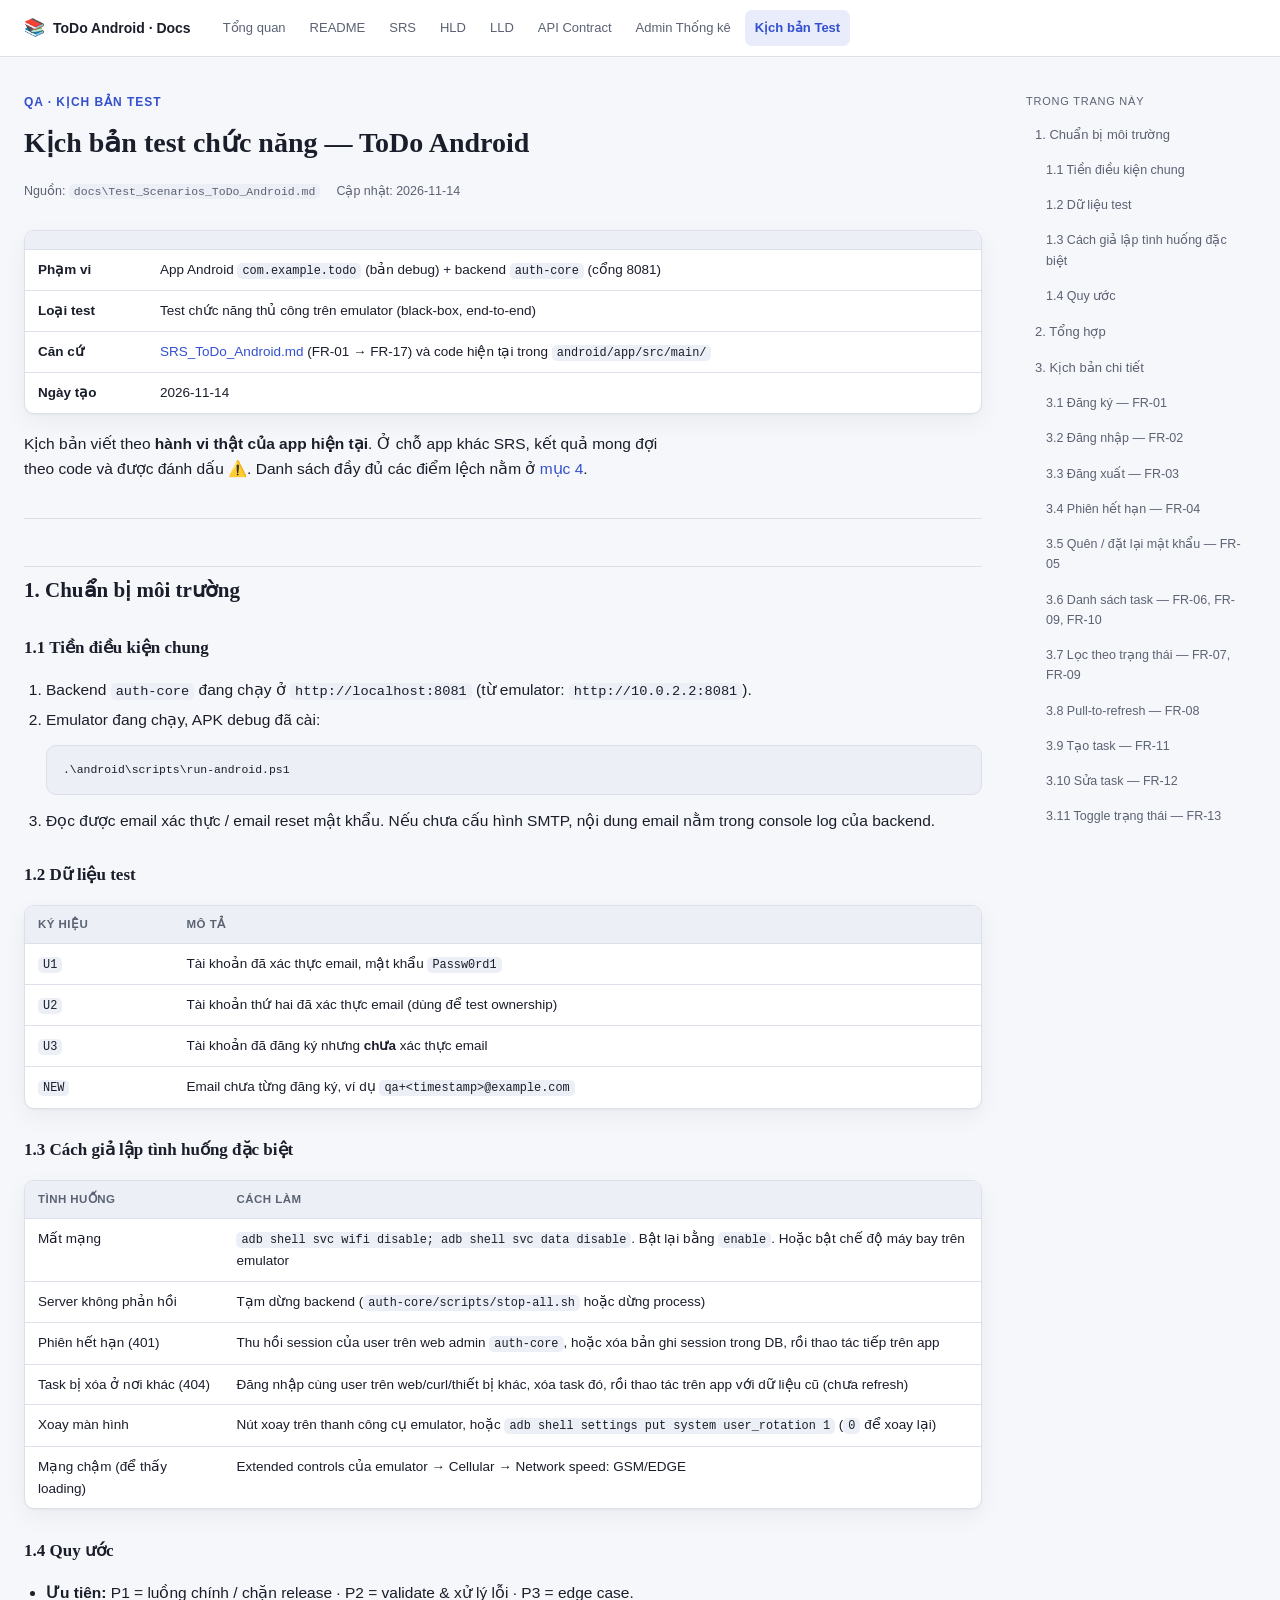
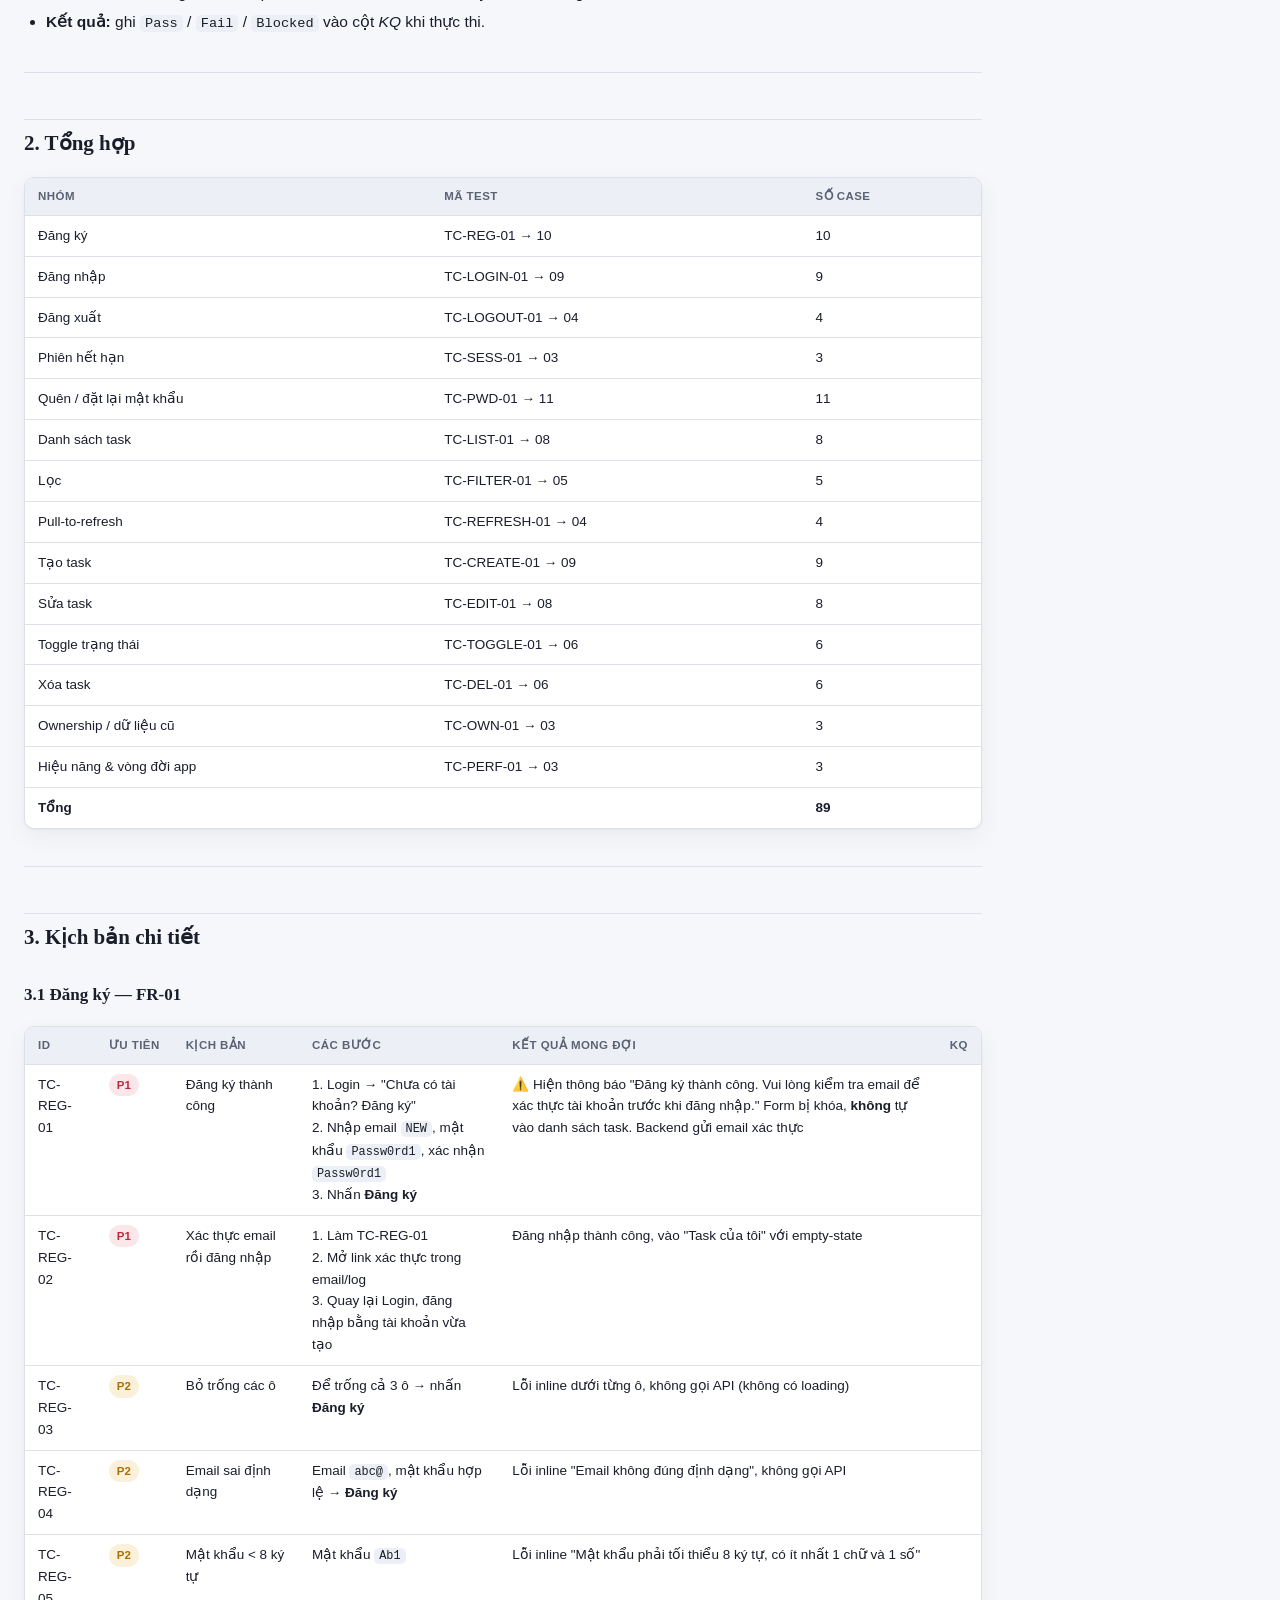
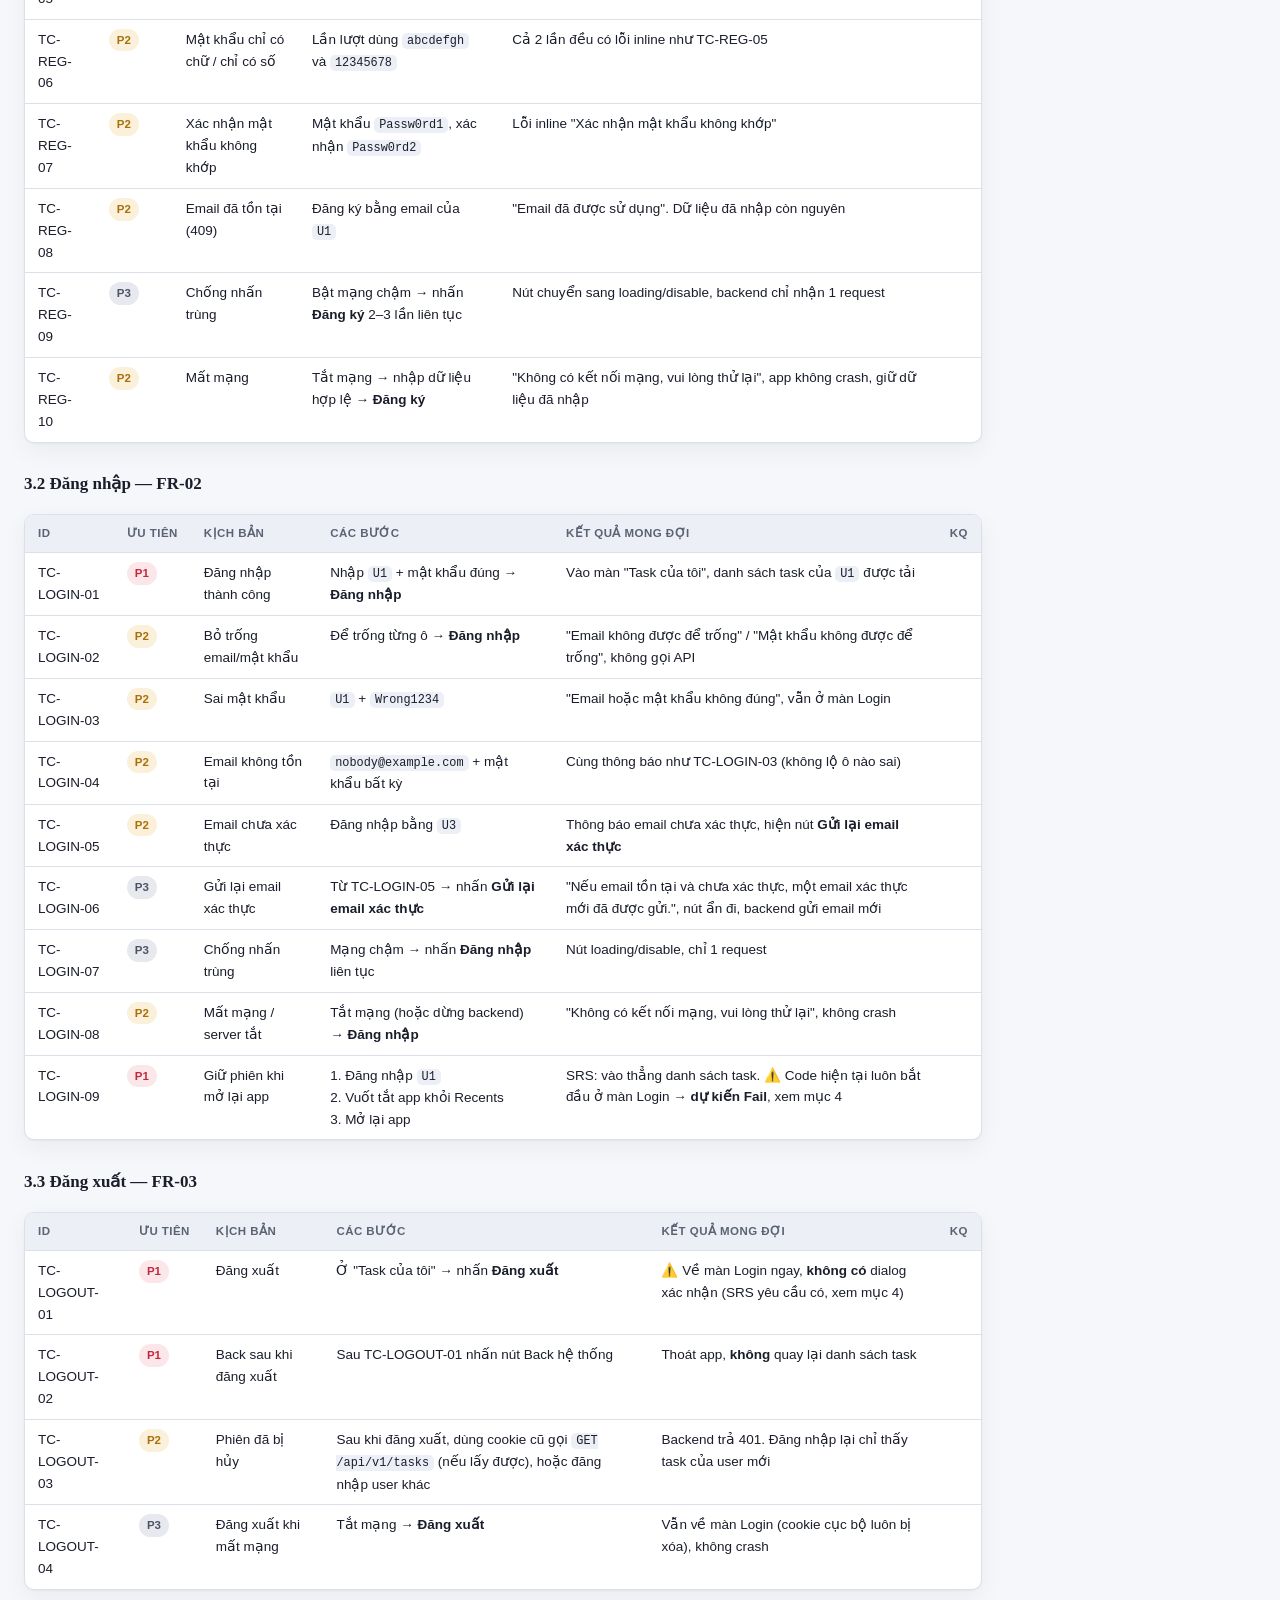
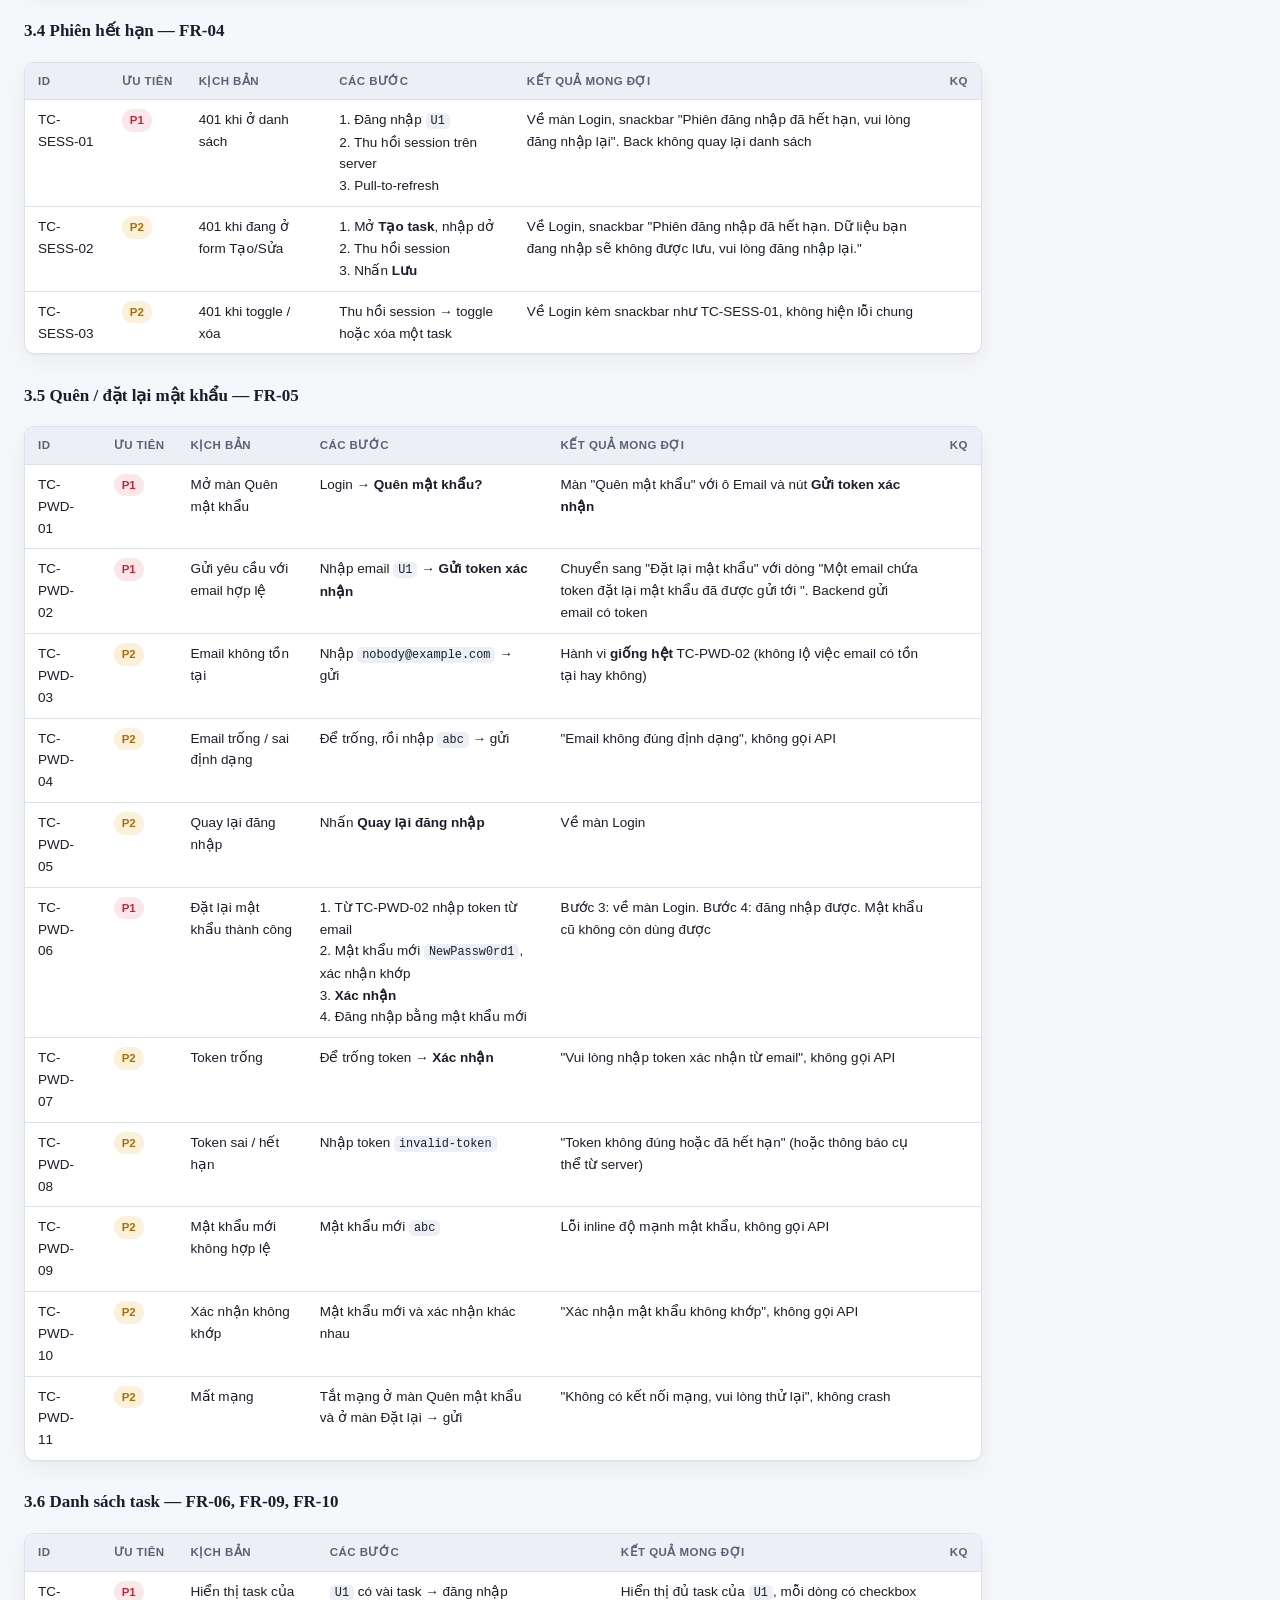
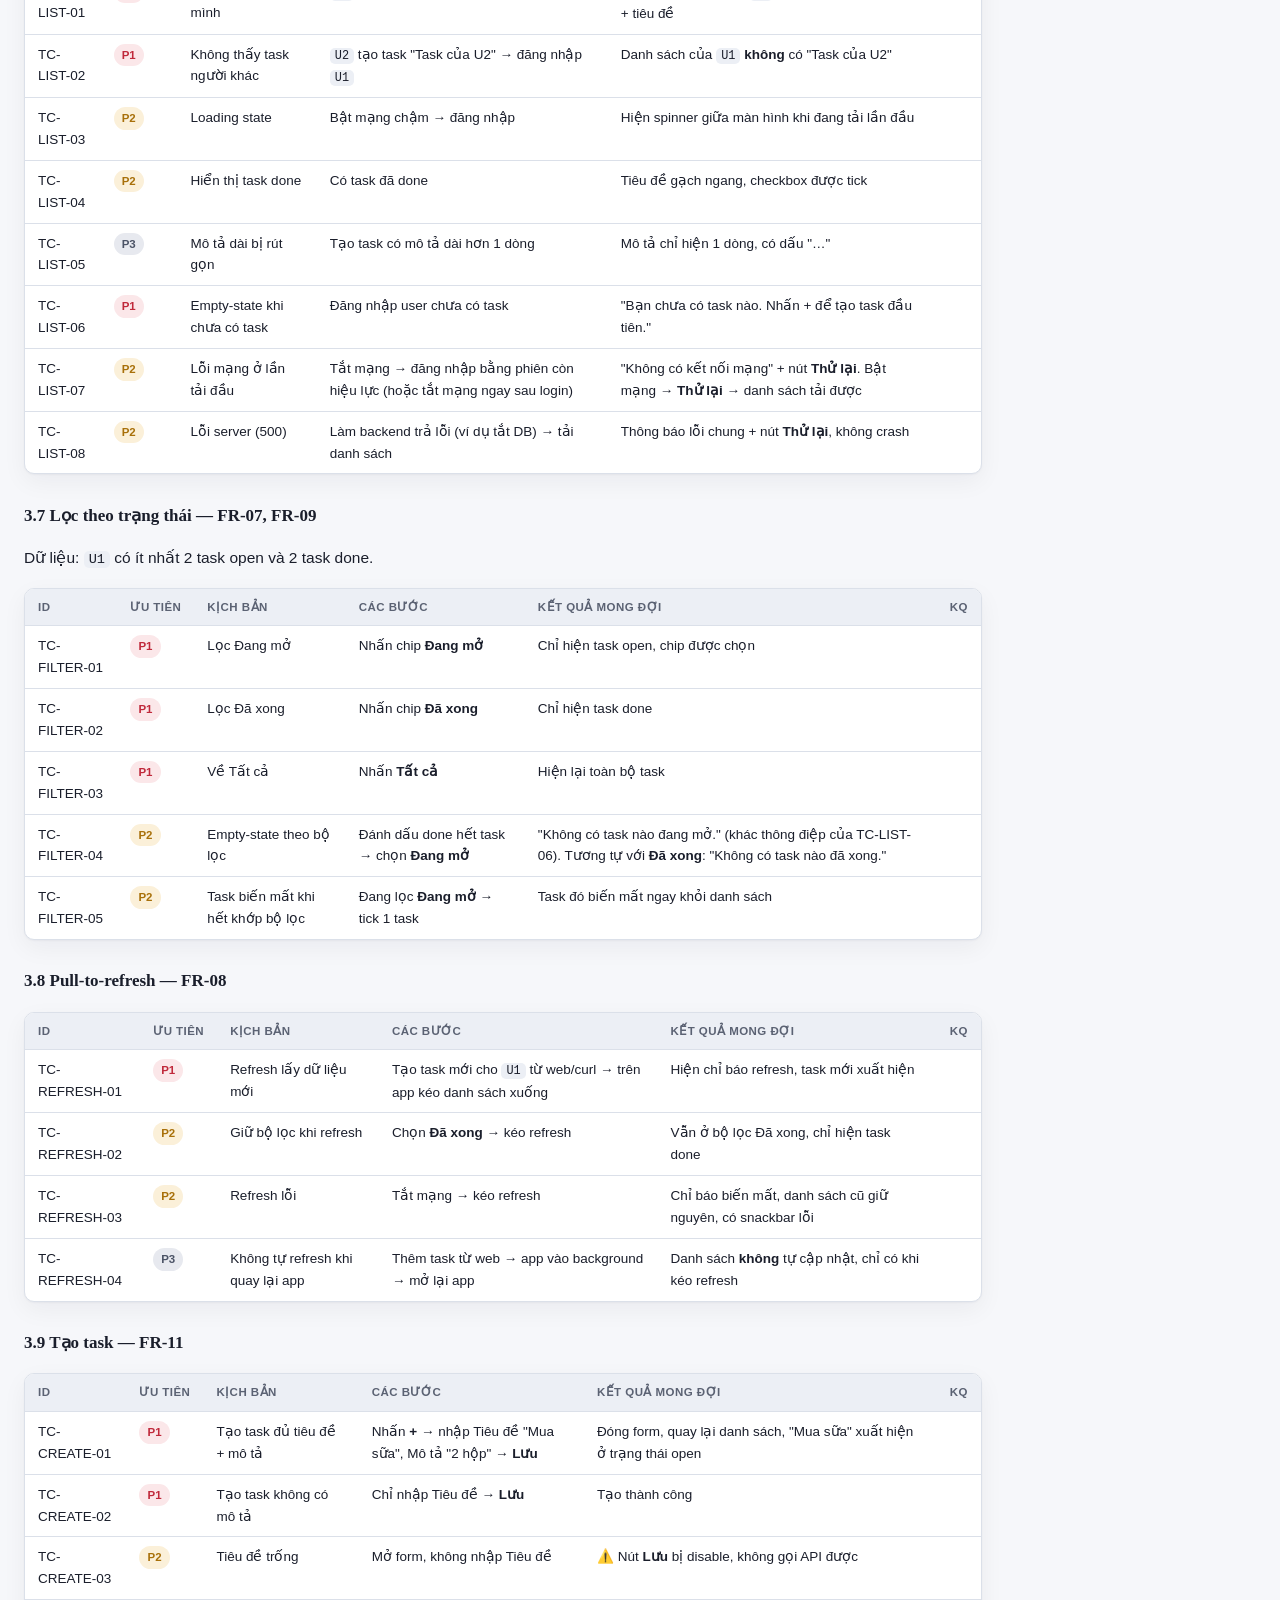
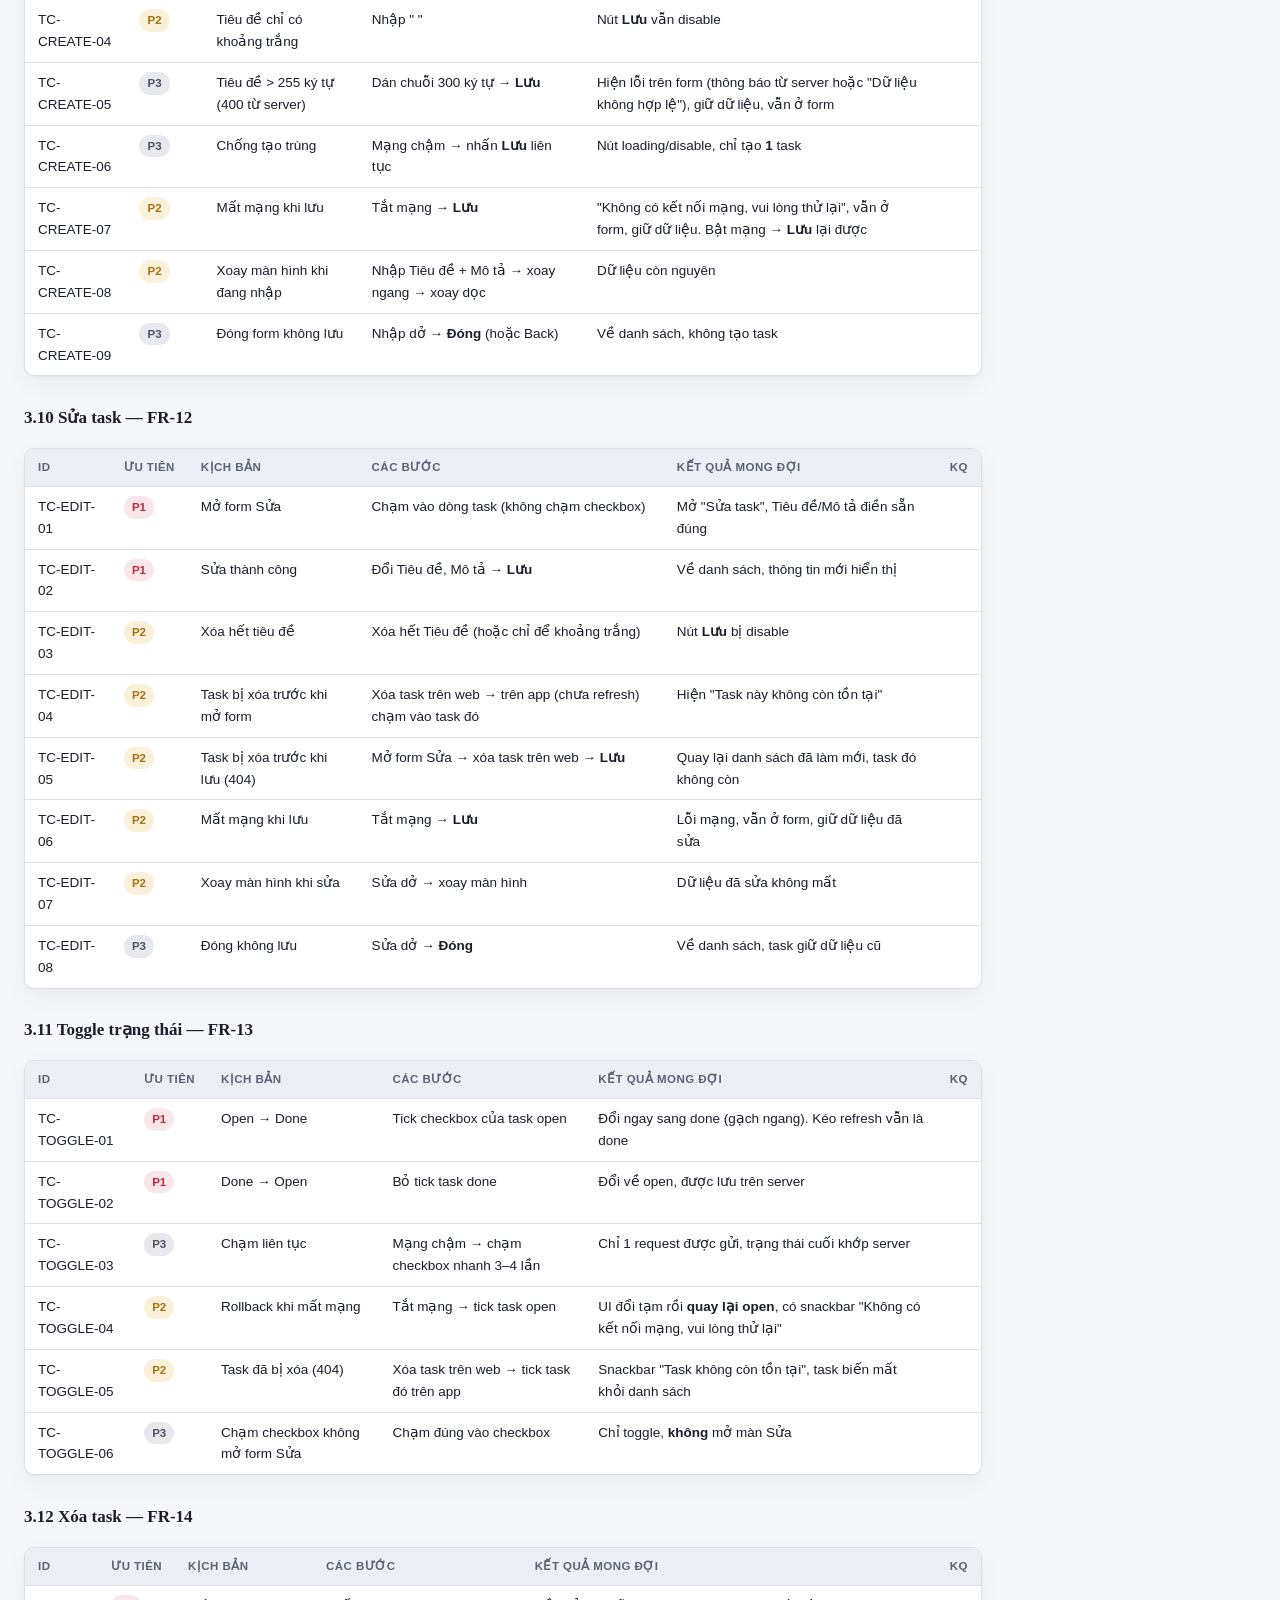
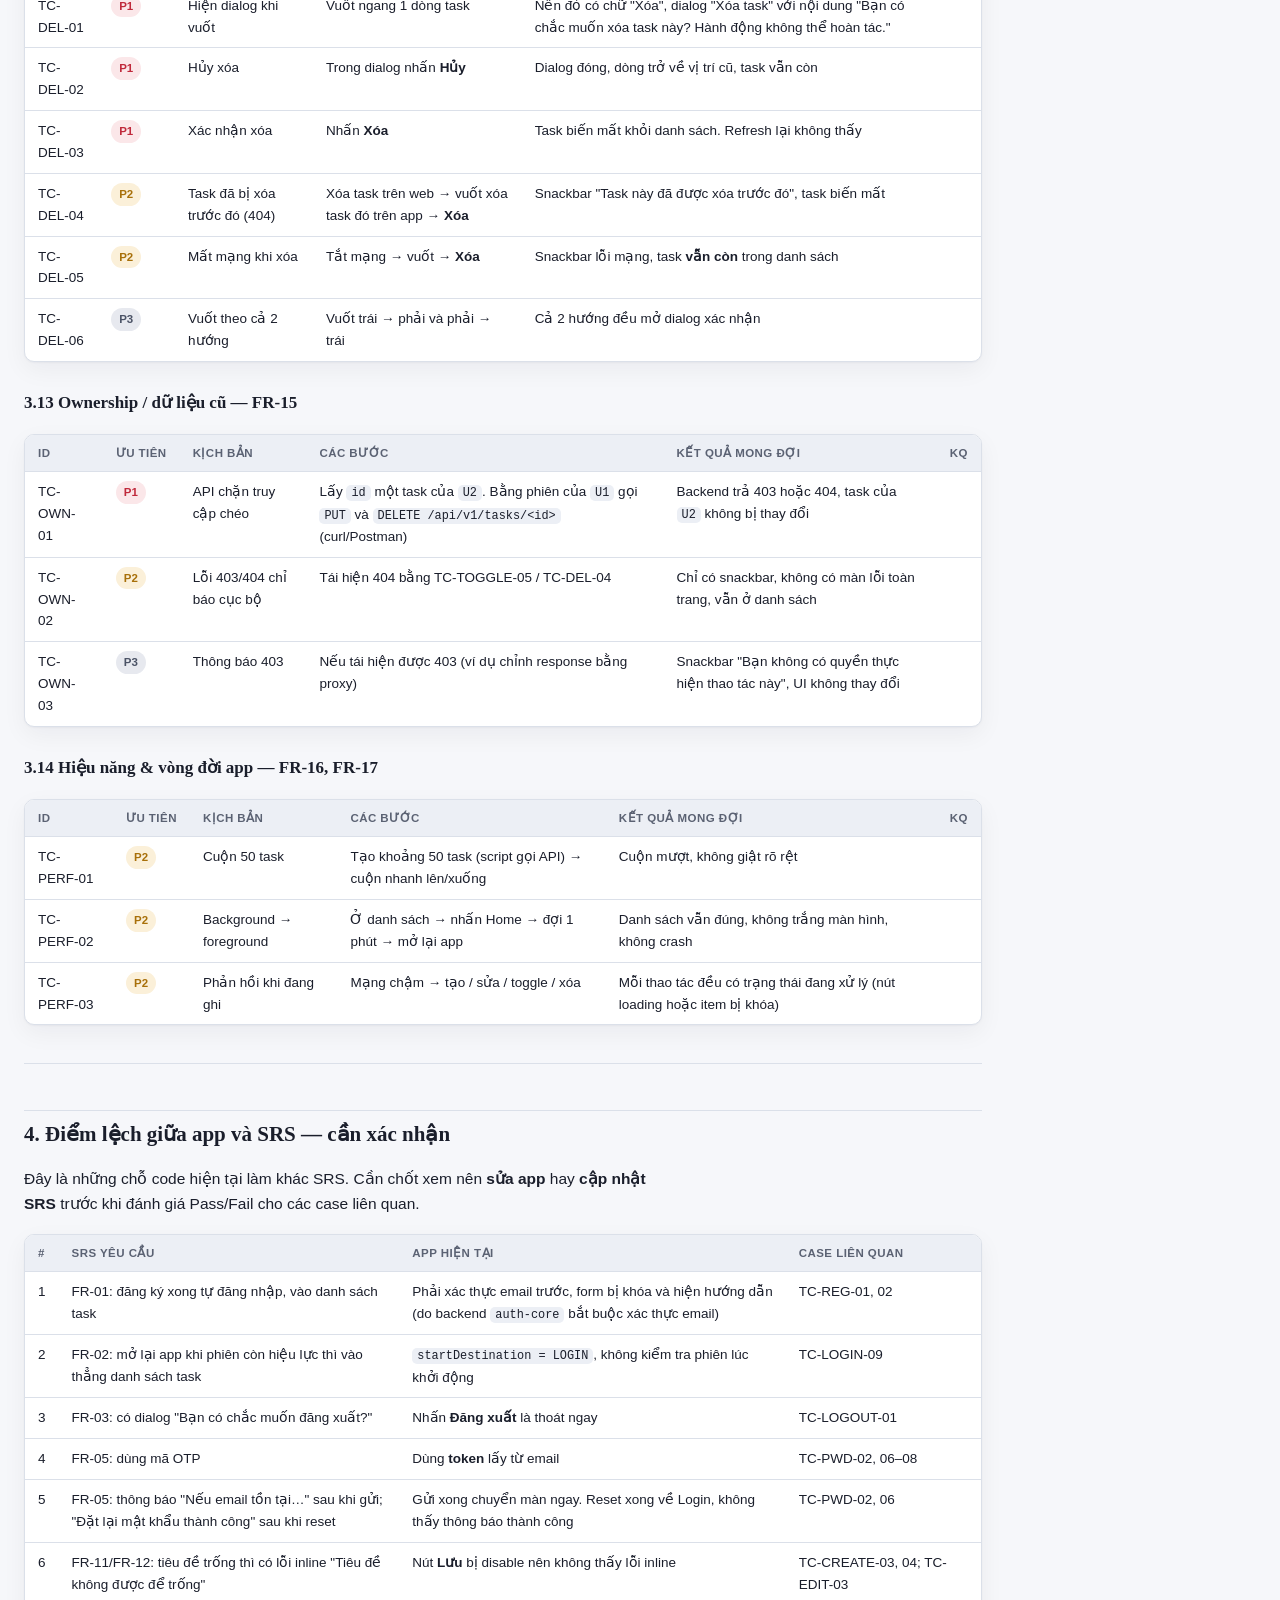
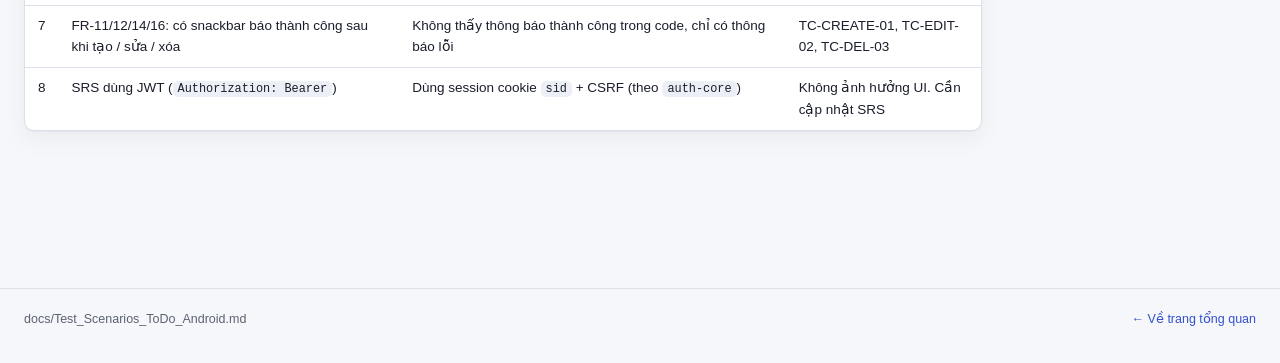
==== docs/html/test-scenarios.html @ a765aa5e "docs: thêm kịch bản test ToDo Android và bộ tài liệu HTML cho docs/ Cái gì: - Thêm docs/Test_Scenari" ====
<!doctype html>
<html lang="vi">
<head>
<meta charset="utf-8">
<meta name="viewport" content="width=device-width, initial-scale=1">
<title>Kịch bản test chức năng — ToDo Android · ToDo Android Docs</title>
<link rel="stylesheet" href="assets/doc.css">

</head>
<body>
<div class="topbar"><div class="topbar-inner">
  <div class="brand"><span class="mark">📚</span> ToDo Android · Docs</div>
  <nav class="topnav">
    <a href="index.html">Tổng quan</a>
    <a href="readme.html">README</a>
    <a href="srs.html">SRS</a>
    <a href="hld.html">HLD</a>
    <a href="lld.html">LLD</a>
    <a href="api-contract.html">API Contract</a>
    <a href="admin-task-statistics.html">Admin Thống kê</a>
    <a href="test-scenarios.html" class="active">Kịch bản Test</a>
  </nav>
</div></div>

<div class="shell">
  <article>
    <div class="doc-head">
      <div class="eyebrow">QA · Kịch bản test</div>
      <h1>Kịch bản test chức năng — ToDo Android</h1>
      <div class="doc-meta"><span>Nguồn: <code>docs\Test_Scenarios_ToDo_Android.md</code></span><span>Cập nhật: 2026-11-14</span></div>
    </div>
    
<div class="table-wrap">
<table>
<thead>
<tr>
<th></th>
<th></th>
</tr>
</thead>
<tbody>
<tr>
<td><strong>Phạm vi</strong></td>
<td>App Android <code>com.example.todo</code> (bản debug) + backend <code>auth-core</code> (cổng 8081)</td>
</tr>
<tr>
<td><strong>Loại test</strong></td>
<td>Test chức năng thủ công trên emulator (black-box, end-to-end)</td>
</tr>
<tr>
<td><strong>Căn cứ</strong></td>
<td><a href="SRS_ToDo_Android.md">SRS_ToDo_Android.md</a> (FR-01 → FR-17) và code hiện tại trong <code>android/app/src/main/</code></td>
</tr>
<tr>
<td><strong>Ngày tạo</strong></td>
<td>2026-11-14</td>
</tr>
</tbody>
</table>
</div>
<p>Kịch bản viết theo <strong>hành vi thật của app hiện tại</strong>. Ở chỗ app khác SRS, kết quả mong đợi theo code và được đánh dấu ⚠️. Danh sách đầy đủ các điểm lệch nằm ở <a href="#4-%C4%91i%E1%BB%83m-l%E1%BB%87ch-gi%E1%BB%AFa-app-v%C3%A0-srs--c%E1%BA%A7n-x%C3%A1c-nh%E1%BA%ADn">mục 4</a>.</p>
<hr />
<h2 id="1-chuẩn-bị-môi-trường">1. Chuẩn bị môi trường</h2>
<h3 id="11-tiền-điều-kiện-chung">1.1 Tiền điều kiện chung</h3>
<ol>
<li>Backend <code>auth-core</code> đang chạy ở <code>http://localhost:8081</code> (từ emulator: <code>http://10.0.2.2:8081</code>).</li>
<li>Emulator đang chạy, APK debug đã cài:<pre><code class="language-powershell">.\android\scripts\run-android.ps1
</code></pre>
</li>
<li>Đọc được email xác thực / email reset mật khẩu. Nếu chưa cấu hình SMTP, nội dung email nằm trong console log của backend.</li>
</ol>
<h3 id="12-dữ-liệu-test">1.2 Dữ liệu test</h3>
<div class="table-wrap">
<table>
<thead>
<tr>
<th>Ký hiệu</th>
<th>Mô tả</th>
</tr>
</thead>
<tbody>
<tr>
<td><code>U1</code></td>
<td>Tài khoản đã xác thực email, mật khẩu <code>Passw0rd1</code></td>
</tr>
<tr>
<td><code>U2</code></td>
<td>Tài khoản thứ hai đã xác thực email (dùng để test ownership)</td>
</tr>
<tr>
<td><code>U3</code></td>
<td>Tài khoản đã đăng ký nhưng <strong>chưa</strong> xác thực email</td>
</tr>
<tr>
<td><code>NEW</code></td>
<td>Email chưa từng đăng ký, ví dụ <code>qa+&lt;timestamp&gt;@example.com</code></td>
</tr>
</tbody>
</table>
</div>
<h3 id="13-cách-giả-lập-tình-huống-đặc-biệt">1.3 Cách giả lập tình huống đặc biệt</h3>
<div class="table-wrap">
<table>
<thead>
<tr>
<th>Tình huống</th>
<th>Cách làm</th>
</tr>
</thead>
<tbody>
<tr>
<td>Mất mạng</td>
<td><code>adb shell svc wifi disable; adb shell svc data disable</code>. Bật lại bằng <code>enable</code>. Hoặc bật chế độ máy bay trên emulator</td>
</tr>
<tr>
<td>Server không phản hồi</td>
<td>Tạm dừng backend (<code>auth-core/scripts/stop-all.sh</code> hoặc dừng process)</td>
</tr>
<tr>
<td>Phiên hết hạn (401)</td>
<td>Thu hồi session của user trên web admin <code>auth-core</code>, hoặc xóa bản ghi session trong DB, rồi thao tác tiếp trên app</td>
</tr>
<tr>
<td>Task bị xóa ở nơi khác (404)</td>
<td>Đăng nhập cùng user trên web/curl/thiết bị khác, xóa task đó, rồi thao tác trên app với dữ liệu cũ (chưa refresh)</td>
</tr>
<tr>
<td>Xoay màn hình</td>
<td>Nút xoay trên thanh công cụ emulator, hoặc <code>adb shell settings put system user_rotation 1</code> (<code>0</code> để xoay lại)</td>
</tr>
<tr>
<td>Mạng chậm (để thấy loading)</td>
<td>Extended controls của emulator → Cellular → Network speed: GSM/EDGE</td>
</tr>
</tbody>
</table>
</div>
<h3 id="14-quy-ước">1.4 Quy ước</h3>
<ul>
<li><strong>Ưu tiên:</strong> P1 = luồng chính / chặn release · P2 = validate &amp; xử lý lỗi · P3 = edge case.</li>
<li><strong>Kết quả:</strong> ghi <code>Pass</code> / <code>Fail</code> / <code>Blocked</code> vào cột <em>KQ</em> khi thực thi.</li>
</ul>
<hr />
<h2 id="2-tổng-hợp">2. Tổng hợp</h2>
<div class="table-wrap">
<table>
<thead>
<tr>
<th>Nhóm</th>
<th>Mã test</th>
<th>Số case</th>
</tr>
</thead>
<tbody>
<tr>
<td>Đăng ký</td>
<td>TC-REG-01 → 10</td>
<td>10</td>
</tr>
<tr>
<td>Đăng nhập</td>
<td>TC-LOGIN-01 → 09</td>
<td>9</td>
</tr>
<tr>
<td>Đăng xuất</td>
<td>TC-LOGOUT-01 → 04</td>
<td>4</td>
</tr>
<tr>
<td>Phiên hết hạn</td>
<td>TC-SESS-01 → 03</td>
<td>3</td>
</tr>
<tr>
<td>Quên / đặt lại mật khẩu</td>
<td>TC-PWD-01 → 11</td>
<td>11</td>
</tr>
<tr>
<td>Danh sách task</td>
<td>TC-LIST-01 → 08</td>
<td>8</td>
</tr>
<tr>
<td>Lọc</td>
<td>TC-FILTER-01 → 05</td>
<td>5</td>
</tr>
<tr>
<td>Pull-to-refresh</td>
<td>TC-REFRESH-01 → 04</td>
<td>4</td>
</tr>
<tr>
<td>Tạo task</td>
<td>TC-CREATE-01 → 09</td>
<td>9</td>
</tr>
<tr>
<td>Sửa task</td>
<td>TC-EDIT-01 → 08</td>
<td>8</td>
</tr>
<tr>
<td>Toggle trạng thái</td>
<td>TC-TOGGLE-01 → 06</td>
<td>6</td>
</tr>
<tr>
<td>Xóa task</td>
<td>TC-DEL-01 → 06</td>
<td>6</td>
</tr>
<tr>
<td>Ownership / dữ liệu cũ</td>
<td>TC-OWN-01 → 03</td>
<td>3</td>
</tr>
<tr>
<td>Hiệu năng &amp; vòng đời app</td>
<td>TC-PERF-01 → 03</td>
<td>3</td>
</tr>
<tr>
<td><strong>Tổng</strong></td>
<td></td>
<td><strong>89</strong></td>
</tr>
</tbody>
</table>
</div>
<hr />
<h2 id="3-kịch-bản-chi-tiết">3. Kịch bản chi tiết</h2>
<h3 id="31-đăng-ký-fr-01">3.1 Đăng ký — FR-01</h3>
<div class="table-wrap">
<table>
<thead>
<tr>
<th>ID</th>
<th>Ưu tiên</th>
<th>Kịch bản</th>
<th>Các bước</th>
<th>Kết quả mong đợi</th>
<th>KQ</th>
</tr>
</thead>
<tbody>
<tr>
<td>TC-REG-01</td>
<td><span class="pill p1">P1</span></td>
<td>Đăng ký thành công</td>
<td>1. Login → &quot;Chưa có tài khoản? Đăng ký&quot; <br>2. Nhập email <code>NEW</code>, mật khẩu <code>Passw0rd1</code>, xác nhận <code>Passw0rd1</code> <br>3. Nhấn <strong>Đăng ký</strong></td>
<td>⚠️ Hiện thông báo &quot;Đăng ký thành công. Vui lòng kiểm tra email để xác thực tài khoản trước khi đăng nhập.&quot; Form bị khóa, <strong>không</strong> tự vào danh sách task. Backend gửi email xác thực</td>
<td></td>
</tr>
<tr>
<td>TC-REG-02</td>
<td><span class="pill p1">P1</span></td>
<td>Xác thực email rồi đăng nhập</td>
<td>1. Làm TC-REG-01 <br>2. Mở link xác thực trong email/log <br>3. Quay lại Login, đăng nhập bằng tài khoản vừa tạo</td>
<td>Đăng nhập thành công, vào &quot;Task của tôi&quot; với empty-state</td>
<td></td>
</tr>
<tr>
<td>TC-REG-03</td>
<td><span class="pill p2">P2</span></td>
<td>Bỏ trống các ô</td>
<td>Để trống cả 3 ô → nhấn <strong>Đăng ký</strong></td>
<td>Lỗi inline dưới từng ô, không gọi API (không có loading)</td>
<td></td>
</tr>
<tr>
<td>TC-REG-04</td>
<td><span class="pill p2">P2</span></td>
<td>Email sai định dạng</td>
<td>Email <code>abc@</code>, mật khẩu hợp lệ → <strong>Đăng ký</strong></td>
<td>Lỗi inline &quot;Email không đúng định dạng&quot;, không gọi API</td>
<td></td>
</tr>
<tr>
<td>TC-REG-05</td>
<td><span class="pill p2">P2</span></td>
<td>Mật khẩu &lt; 8 ký tự</td>
<td>Mật khẩu <code>Ab1</code></td>
<td>Lỗi inline &quot;Mật khẩu phải tối thiểu 8 ký tự, có ít nhất 1 chữ và 1 số&quot;</td>
<td></td>
</tr>
<tr>
<td>TC-REG-06</td>
<td><span class="pill p2">P2</span></td>
<td>Mật khẩu chỉ có chữ / chỉ có số</td>
<td>Lần lượt dùng <code>abcdefgh</code> và <code>12345678</code></td>
<td>Cả 2 lần đều có lỗi inline như TC-REG-05</td>
<td></td>
</tr>
<tr>
<td>TC-REG-07</td>
<td><span class="pill p2">P2</span></td>
<td>Xác nhận mật khẩu không khớp</td>
<td>Mật khẩu <code>Passw0rd1</code>, xác nhận <code>Passw0rd2</code></td>
<td>Lỗi inline &quot;Xác nhận mật khẩu không khớp&quot;</td>
<td></td>
</tr>
<tr>
<td>TC-REG-08</td>
<td><span class="pill p2">P2</span></td>
<td>Email đã tồn tại (409)</td>
<td>Đăng ký bằng email của <code>U1</code></td>
<td>&quot;Email đã được sử dụng&quot;. Dữ liệu đã nhập còn nguyên</td>
<td></td>
</tr>
<tr>
<td>TC-REG-09</td>
<td><span class="pill p3">P3</span></td>
<td>Chống nhấn trùng</td>
<td>Bật mạng chậm → nhấn <strong>Đăng ký</strong> 2–3 lần liên tục</td>
<td>Nút chuyển sang loading/disable, backend chỉ nhận 1 request</td>
<td></td>
</tr>
<tr>
<td>TC-REG-10</td>
<td><span class="pill p2">P2</span></td>
<td>Mất mạng</td>
<td>Tắt mạng → nhập dữ liệu hợp lệ → <strong>Đăng ký</strong></td>
<td>&quot;Không có kết nối mạng, vui lòng thử lại&quot;, app không crash, giữ dữ liệu đã nhập</td>
<td></td>
</tr>
</tbody>
</table>
</div>
<h3 id="32-đăng-nhập-fr-02">3.2 Đăng nhập — FR-02</h3>
<div class="table-wrap">
<table>
<thead>
<tr>
<th>ID</th>
<th>Ưu tiên</th>
<th>Kịch bản</th>
<th>Các bước</th>
<th>Kết quả mong đợi</th>
<th>KQ</th>
</tr>
</thead>
<tbody>
<tr>
<td>TC-LOGIN-01</td>
<td><span class="pill p1">P1</span></td>
<td>Đăng nhập thành công</td>
<td>Nhập <code>U1</code> + mật khẩu đúng → <strong>Đăng nhập</strong></td>
<td>Vào màn &quot;Task của tôi&quot;, danh sách task của <code>U1</code> được tải</td>
<td></td>
</tr>
<tr>
<td>TC-LOGIN-02</td>
<td><span class="pill p2">P2</span></td>
<td>Bỏ trống email/mật khẩu</td>
<td>Để trống từng ô → <strong>Đăng nhập</strong></td>
<td>&quot;Email không được để trống&quot; / &quot;Mật khẩu không được để trống&quot;, không gọi API</td>
<td></td>
</tr>
<tr>
<td>TC-LOGIN-03</td>
<td><span class="pill p2">P2</span></td>
<td>Sai mật khẩu</td>
<td><code>U1</code> + <code>Wrong1234</code></td>
<td>&quot;Email hoặc mật khẩu không đúng&quot;, vẫn ở màn Login</td>
<td></td>
</tr>
<tr>
<td>TC-LOGIN-04</td>
<td><span class="pill p2">P2</span></td>
<td>Email không tồn tại</td>
<td><code>nobody@example.com</code> + mật khẩu bất kỳ</td>
<td>Cùng thông báo như TC-LOGIN-03 (không lộ ô nào sai)</td>
<td></td>
</tr>
<tr>
<td>TC-LOGIN-05</td>
<td><span class="pill p2">P2</span></td>
<td>Email chưa xác thực</td>
<td>Đăng nhập bằng <code>U3</code></td>
<td>Thông báo email chưa xác thực, hiện nút <strong>Gửi lại email xác thực</strong></td>
<td></td>
</tr>
<tr>
<td>TC-LOGIN-06</td>
<td><span class="pill p3">P3</span></td>
<td>Gửi lại email xác thực</td>
<td>Từ TC-LOGIN-05 → nhấn <strong>Gửi lại email xác thực</strong></td>
<td>&quot;Nếu email tồn tại và chưa xác thực, một email xác thực mới đã được gửi.&quot;, nút ẩn đi, backend gửi email mới</td>
<td></td>
</tr>
<tr>
<td>TC-LOGIN-07</td>
<td><span class="pill p3">P3</span></td>
<td>Chống nhấn trùng</td>
<td>Mạng chậm → nhấn <strong>Đăng nhập</strong> liên tục</td>
<td>Nút loading/disable, chỉ 1 request</td>
<td></td>
</tr>
<tr>
<td>TC-LOGIN-08</td>
<td><span class="pill p2">P2</span></td>
<td>Mất mạng / server tắt</td>
<td>Tắt mạng (hoặc dừng backend) → <strong>Đăng nhập</strong></td>
<td>&quot;Không có kết nối mạng, vui lòng thử lại&quot;, không crash</td>
<td></td>
</tr>
<tr>
<td>TC-LOGIN-09</td>
<td><span class="pill p1">P1</span></td>
<td>Giữ phiên khi mở lại app</td>
<td>1. Đăng nhập <code>U1</code> <br>2. Vuốt tắt app khỏi Recents <br>3. Mở lại app</td>
<td>SRS: vào thẳng danh sách task. ⚠️ Code hiện tại luôn bắt đầu ở màn Login → <strong>dự kiến Fail</strong>, xem mục 4</td>
<td></td>
</tr>
</tbody>
</table>
</div>
<h3 id="33-đăng-xuất-fr-03">3.3 Đăng xuất — FR-03</h3>
<div class="table-wrap">
<table>
<thead>
<tr>
<th>ID</th>
<th>Ưu tiên</th>
<th>Kịch bản</th>
<th>Các bước</th>
<th>Kết quả mong đợi</th>
<th>KQ</th>
</tr>
</thead>
<tbody>
<tr>
<td>TC-LOGOUT-01</td>
<td><span class="pill p1">P1</span></td>
<td>Đăng xuất</td>
<td>Ở &quot;Task của tôi&quot; → nhấn <strong>Đăng xuất</strong></td>
<td>⚠️ Về màn Login ngay, <strong>không có</strong> dialog xác nhận (SRS yêu cầu có, xem mục 4)</td>
<td></td>
</tr>
<tr>
<td>TC-LOGOUT-02</td>
<td><span class="pill p1">P1</span></td>
<td>Back sau khi đăng xuất</td>
<td>Sau TC-LOGOUT-01 nhấn nút Back hệ thống</td>
<td>Thoát app, <strong>không</strong> quay lại danh sách task</td>
<td></td>
</tr>
<tr>
<td>TC-LOGOUT-03</td>
<td><span class="pill p2">P2</span></td>
<td>Phiên đã bị hủy</td>
<td>Sau khi đăng xuất, dùng cookie cũ gọi <code>GET /api/v1/tasks</code> (nếu lấy được), hoặc đăng nhập user khác</td>
<td>Backend trả 401. Đăng nhập lại chỉ thấy task của user mới</td>
<td></td>
</tr>
<tr>
<td>TC-LOGOUT-04</td>
<td><span class="pill p3">P3</span></td>
<td>Đăng xuất khi mất mạng</td>
<td>Tắt mạng → <strong>Đăng xuất</strong></td>
<td>Vẫn về màn Login (cookie cục bộ luôn bị xóa), không crash</td>
<td></td>
</tr>
</tbody>
</table>
</div>
<h3 id="34-phiên-hết-hạn-fr-04">3.4 Phiên hết hạn — FR-04</h3>
<div class="table-wrap">
<table>
<thead>
<tr>
<th>ID</th>
<th>Ưu tiên</th>
<th>Kịch bản</th>
<th>Các bước</th>
<th>Kết quả mong đợi</th>
<th>KQ</th>
</tr>
</thead>
<tbody>
<tr>
<td>TC-SESS-01</td>
<td><span class="pill p1">P1</span></td>
<td>401 khi ở danh sách</td>
<td>1. Đăng nhập <code>U1</code> <br>2. Thu hồi session trên server <br>3. Pull-to-refresh</td>
<td>Về màn Login, snackbar &quot;Phiên đăng nhập đã hết hạn, vui lòng đăng nhập lại&quot;. Back không quay lại danh sách</td>
<td></td>
</tr>
<tr>
<td>TC-SESS-02</td>
<td><span class="pill p2">P2</span></td>
<td>401 khi đang ở form Tạo/Sửa</td>
<td>1. Mở <strong>Tạo task</strong>, nhập dở <br>2. Thu hồi session <br>3. Nhấn <strong>Lưu</strong></td>
<td>Về Login, snackbar &quot;Phiên đăng nhập đã hết hạn. Dữ liệu bạn đang nhập sẽ không được lưu, vui lòng đăng nhập lại.&quot;</td>
<td></td>
</tr>
<tr>
<td>TC-SESS-03</td>
<td><span class="pill p2">P2</span></td>
<td>401 khi toggle / xóa</td>
<td>Thu hồi session → toggle hoặc xóa một task</td>
<td>Về Login kèm snackbar như TC-SESS-01, không hiện lỗi chung</td>
<td></td>
</tr>
</tbody>
</table>
</div>
<h3 id="35-quên-đặt-lại-mật-khẩu-fr-05">3.5 Quên / đặt lại mật khẩu — FR-05</h3>
<div class="table-wrap">
<table>
<thead>
<tr>
<th>ID</th>
<th>Ưu tiên</th>
<th>Kịch bản</th>
<th>Các bước</th>
<th>Kết quả mong đợi</th>
<th>KQ</th>
</tr>
</thead>
<tbody>
<tr>
<td>TC-PWD-01</td>
<td><span class="pill p1">P1</span></td>
<td>Mở màn Quên mật khẩu</td>
<td>Login → <strong>Quên mật khẩu?</strong></td>
<td>Màn &quot;Quên mật khẩu&quot; với ô Email và nút <strong>Gửi token xác nhận</strong></td>
<td></td>
</tr>
<tr>
<td>TC-PWD-02</td>
<td><span class="pill p1">P1</span></td>
<td>Gửi yêu cầu với email hợp lệ</td>
<td>Nhập email <code>U1</code> → <strong>Gửi token xác nhận</strong></td>
<td>Chuyển sang &quot;Đặt lại mật khẩu&quot; với dòng &quot;Một email chứa token đặt lại mật khẩu đã được gửi tới <email>&quot;. Backend gửi email có token</td>
<td></td>
</tr>
<tr>
<td>TC-PWD-03</td>
<td><span class="pill p2">P2</span></td>
<td>Email không tồn tại</td>
<td>Nhập <code>nobody@example.com</code> → gửi</td>
<td>Hành vi <strong>giống hệt</strong> TC-PWD-02 (không lộ việc email có tồn tại hay không)</td>
<td></td>
</tr>
<tr>
<td>TC-PWD-04</td>
<td><span class="pill p2">P2</span></td>
<td>Email trống / sai định dạng</td>
<td>Để trống, rồi nhập <code>abc</code> → gửi</td>
<td>&quot;Email không đúng định dạng&quot;, không gọi API</td>
<td></td>
</tr>
<tr>
<td>TC-PWD-05</td>
<td><span class="pill p2">P2</span></td>
<td>Quay lại đăng nhập</td>
<td>Nhấn <strong>Quay lại đăng nhập</strong></td>
<td>Về màn Login</td>
<td></td>
</tr>
<tr>
<td>TC-PWD-06</td>
<td><span class="pill p1">P1</span></td>
<td>Đặt lại mật khẩu thành công</td>
<td>1. Từ TC-PWD-02 nhập token từ email <br>2. Mật khẩu mới <code>NewPassw0rd1</code>, xác nhận khớp <br>3. <strong>Xác nhận</strong> <br>4. Đăng nhập bằng mật khẩu mới</td>
<td>Bước 3: về màn Login. Bước 4: đăng nhập được. Mật khẩu cũ không còn dùng được</td>
<td></td>
</tr>
<tr>
<td>TC-PWD-07</td>
<td><span class="pill p2">P2</span></td>
<td>Token trống</td>
<td>Để trống token → <strong>Xác nhận</strong></td>
<td>&quot;Vui lòng nhập token xác nhận từ email&quot;, không gọi API</td>
<td></td>
</tr>
<tr>
<td>TC-PWD-08</td>
<td><span class="pill p2">P2</span></td>
<td>Token sai / hết hạn</td>
<td>Nhập token <code>invalid-token</code></td>
<td>&quot;Token không đúng hoặc đã hết hạn&quot; (hoặc thông báo cụ thể từ server)</td>
<td></td>
</tr>
<tr>
<td>TC-PWD-09</td>
<td><span class="pill p2">P2</span></td>
<td>Mật khẩu mới không hợp lệ</td>
<td>Mật khẩu mới <code>abc</code></td>
<td>Lỗi inline độ mạnh mật khẩu, không gọi API</td>
<td></td>
</tr>
<tr>
<td>TC-PWD-10</td>
<td><span class="pill p2">P2</span></td>
<td>Xác nhận không khớp</td>
<td>Mật khẩu mới và xác nhận khác nhau</td>
<td>&quot;Xác nhận mật khẩu không khớp&quot;, không gọi API</td>
<td></td>
</tr>
<tr>
<td>TC-PWD-11</td>
<td><span class="pill p2">P2</span></td>
<td>Mất mạng</td>
<td>Tắt mạng ở màn Quên mật khẩu và ở màn Đặt lại → gửi</td>
<td>&quot;Không có kết nối mạng, vui lòng thử lại&quot;, không crash</td>
<td></td>
</tr>
</tbody>
</table>
</div>
<h3 id="36-danh-sách-task-fr-06-fr-09-fr-10">3.6 Danh sách task — FR-06, FR-09, FR-10</h3>
<div class="table-wrap">
<table>
<thead>
<tr>
<th>ID</th>
<th>Ưu tiên</th>
<th>Kịch bản</th>
<th>Các bước</th>
<th>Kết quả mong đợi</th>
<th>KQ</th>
</tr>
</thead>
<tbody>
<tr>
<td>TC-LIST-01</td>
<td><span class="pill p1">P1</span></td>
<td>Hiển thị task của mình</td>
<td><code>U1</code> có vài task → đăng nhập</td>
<td>Hiển thị đủ task của <code>U1</code>, mỗi dòng có checkbox + tiêu đề</td>
<td></td>
</tr>
<tr>
<td>TC-LIST-02</td>
<td><span class="pill p1">P1</span></td>
<td>Không thấy task người khác</td>
<td><code>U2</code> tạo task &quot;Task của U2&quot; → đăng nhập <code>U1</code></td>
<td>Danh sách của <code>U1</code> <strong>không</strong> có &quot;Task của U2&quot;</td>
<td></td>
</tr>
<tr>
<td>TC-LIST-03</td>
<td><span class="pill p2">P2</span></td>
<td>Loading state</td>
<td>Bật mạng chậm → đăng nhập</td>
<td>Hiện spinner giữa màn hình khi đang tải lần đầu</td>
<td></td>
</tr>
<tr>
<td>TC-LIST-04</td>
<td><span class="pill p2">P2</span></td>
<td>Hiển thị task done</td>
<td>Có task đã done</td>
<td>Tiêu đề gạch ngang, checkbox được tick</td>
<td></td>
</tr>
<tr>
<td>TC-LIST-05</td>
<td><span class="pill p3">P3</span></td>
<td>Mô tả dài bị rút gọn</td>
<td>Tạo task có mô tả dài hơn 1 dòng</td>
<td>Mô tả chỉ hiện 1 dòng, có dấu &quot;…&quot;</td>
<td></td>
</tr>
<tr>
<td>TC-LIST-06</td>
<td><span class="pill p1">P1</span></td>
<td>Empty-state khi chưa có task</td>
<td>Đăng nhập user chưa có task</td>
<td>&quot;Bạn chưa có task nào. Nhấn + để tạo task đầu tiên.&quot;</td>
<td></td>
</tr>
<tr>
<td>TC-LIST-07</td>
<td><span class="pill p2">P2</span></td>
<td>Lỗi mạng ở lần tải đầu</td>
<td>Tắt mạng → đăng nhập bằng phiên còn hiệu lực (hoặc tắt mạng ngay sau login)</td>
<td>&quot;Không có kết nối mạng&quot; + nút <strong>Thử lại</strong>. Bật mạng → <strong>Thử lại</strong> → danh sách tải được</td>
<td></td>
</tr>
<tr>
<td>TC-LIST-08</td>
<td><span class="pill p2">P2</span></td>
<td>Lỗi server (500)</td>
<td>Làm backend trả lỗi (ví dụ tắt DB) → tải danh sách</td>
<td>Thông báo lỗi chung + nút <strong>Thử lại</strong>, không crash</td>
<td></td>
</tr>
</tbody>
</table>
</div>
<h3 id="37-lọc-theo-trạng-thái-fr-07-fr-09">3.7 Lọc theo trạng thái — FR-07, FR-09</h3>
<p>Dữ liệu: <code>U1</code> có ít nhất 2 task open và 2 task done.</p>
<div class="table-wrap">
<table>
<thead>
<tr>
<th>ID</th>
<th>Ưu tiên</th>
<th>Kịch bản</th>
<th>Các bước</th>
<th>Kết quả mong đợi</th>
<th>KQ</th>
</tr>
</thead>
<tbody>
<tr>
<td>TC-FILTER-01</td>
<td><span class="pill p1">P1</span></td>
<td>Lọc Đang mở</td>
<td>Nhấn chip <strong>Đang mở</strong></td>
<td>Chỉ hiện task open, chip được chọn</td>
<td></td>
</tr>
<tr>
<td>TC-FILTER-02</td>
<td><span class="pill p1">P1</span></td>
<td>Lọc Đã xong</td>
<td>Nhấn chip <strong>Đã xong</strong></td>
<td>Chỉ hiện task done</td>
<td></td>
</tr>
<tr>
<td>TC-FILTER-03</td>
<td><span class="pill p1">P1</span></td>
<td>Về Tất cả</td>
<td>Nhấn <strong>Tất cả</strong></td>
<td>Hiện lại toàn bộ task</td>
<td></td>
</tr>
<tr>
<td>TC-FILTER-04</td>
<td><span class="pill p2">P2</span></td>
<td>Empty-state theo bộ lọc</td>
<td>Đánh dấu done hết task → chọn <strong>Đang mở</strong></td>
<td>&quot;Không có task nào đang mở.&quot; (khác thông điệp của TC-LIST-06). Tương tự với <strong>Đã xong</strong>: &quot;Không có task nào đã xong.&quot;</td>
<td></td>
</tr>
<tr>
<td>TC-FILTER-05</td>
<td><span class="pill p2">P2</span></td>
<td>Task biến mất khi hết khớp bộ lọc</td>
<td>Đang lọc <strong>Đang mở</strong> → tick 1 task</td>
<td>Task đó biến mất ngay khỏi danh sách</td>
<td></td>
</tr>
</tbody>
</table>
</div>
<h3 id="38-pull-to-refresh-fr-08">3.8 Pull-to-refresh — FR-08</h3>
<div class="table-wrap">
<table>
<thead>
<tr>
<th>ID</th>
<th>Ưu tiên</th>
<th>Kịch bản</th>
<th>Các bước</th>
<th>Kết quả mong đợi</th>
<th>KQ</th>
</tr>
</thead>
<tbody>
<tr>
<td>TC-REFRESH-01</td>
<td><span class="pill p1">P1</span></td>
<td>Refresh lấy dữ liệu mới</td>
<td>Tạo task mới cho <code>U1</code> từ web/curl → trên app kéo danh sách xuống</td>
<td>Hiện chỉ báo refresh, task mới xuất hiện</td>
<td></td>
</tr>
<tr>
<td>TC-REFRESH-02</td>
<td><span class="pill p2">P2</span></td>
<td>Giữ bộ lọc khi refresh</td>
<td>Chọn <strong>Đã xong</strong> → kéo refresh</td>
<td>Vẫn ở bộ lọc Đã xong, chỉ hiện task done</td>
<td></td>
</tr>
<tr>
<td>TC-REFRESH-03</td>
<td><span class="pill p2">P2</span></td>
<td>Refresh lỗi</td>
<td>Tắt mạng → kéo refresh</td>
<td>Chỉ báo biến mất, danh sách cũ giữ nguyên, có snackbar lỗi</td>
<td></td>
</tr>
<tr>
<td>TC-REFRESH-04</td>
<td><span class="pill p3">P3</span></td>
<td>Không tự refresh khi quay lại app</td>
<td>Thêm task từ web → app vào background → mở lại app</td>
<td>Danh sách <strong>không</strong> tự cập nhật, chỉ có khi kéo refresh</td>
<td></td>
</tr>
</tbody>
</table>
</div>
<h3 id="39-tạo-task-fr-11">3.9 Tạo task — FR-11</h3>
<div class="table-wrap">
<table>
<thead>
<tr>
<th>ID</th>
<th>Ưu tiên</th>
<th>Kịch bản</th>
<th>Các bước</th>
<th>Kết quả mong đợi</th>
<th>KQ</th>
</tr>
</thead>
<tbody>
<tr>
<td>TC-CREATE-01</td>
<td><span class="pill p1">P1</span></td>
<td>Tạo task đủ tiêu đề + mô tả</td>
<td>Nhấn <strong>+</strong> → nhập Tiêu đề &quot;Mua sữa&quot;, Mô tả &quot;2 hộp&quot; → <strong>Lưu</strong></td>
<td>Đóng form, quay lại danh sách, &quot;Mua sữa&quot; xuất hiện ở trạng thái open</td>
<td></td>
</tr>
<tr>
<td>TC-CREATE-02</td>
<td><span class="pill p1">P1</span></td>
<td>Tạo task không có mô tả</td>
<td>Chỉ nhập Tiêu đề → <strong>Lưu</strong></td>
<td>Tạo thành công</td>
<td></td>
</tr>
<tr>
<td>TC-CREATE-03</td>
<td><span class="pill p2">P2</span></td>
<td>Tiêu đề trống</td>
<td>Mở form, không nhập Tiêu đề</td>
<td>⚠️ Nút <strong>Lưu</strong> bị disable, không gọi API được</td>
<td></td>
</tr>
<tr>
<td>TC-CREATE-04</td>
<td><span class="pill p2">P2</span></td>
<td>Tiêu đề chỉ có khoảng trắng</td>
<td>Nhập &quot;   &quot;</td>
<td>Nút <strong>Lưu</strong> vẫn disable</td>
<td></td>
</tr>
<tr>
<td>TC-CREATE-05</td>
<td><span class="pill p3">P3</span></td>
<td>Tiêu đề &gt; 255 ký tự (400 từ server)</td>
<td>Dán chuỗi 300 ký tự → <strong>Lưu</strong></td>
<td>Hiện lỗi trên form (thông báo từ server hoặc &quot;Dữ liệu không hợp lệ&quot;), giữ dữ liệu, vẫn ở form</td>
<td></td>
</tr>
<tr>
<td>TC-CREATE-06</td>
<td><span class="pill p3">P3</span></td>
<td>Chống tạo trùng</td>
<td>Mạng chậm → nhấn <strong>Lưu</strong> liên tục</td>
<td>Nút loading/disable, chỉ tạo <strong>1</strong> task</td>
<td></td>
</tr>
<tr>
<td>TC-CREATE-07</td>
<td><span class="pill p2">P2</span></td>
<td>Mất mạng khi lưu</td>
<td>Tắt mạng → <strong>Lưu</strong></td>
<td>&quot;Không có kết nối mạng, vui lòng thử lại&quot;, vẫn ở form, giữ dữ liệu. Bật mạng → <strong>Lưu</strong> lại được</td>
<td></td>
</tr>
<tr>
<td>TC-CREATE-08</td>
<td><span class="pill p2">P2</span></td>
<td>Xoay màn hình khi đang nhập</td>
<td>Nhập Tiêu đề + Mô tả → xoay ngang → xoay dọc</td>
<td>Dữ liệu còn nguyên</td>
<td></td>
</tr>
<tr>
<td>TC-CREATE-09</td>
<td><span class="pill p3">P3</span></td>
<td>Đóng form không lưu</td>
<td>Nhập dở → <strong>Đóng</strong> (hoặc Back)</td>
<td>Về danh sách, không tạo task</td>
<td></td>
</tr>
</tbody>
</table>
</div>
<h3 id="310-sửa-task-fr-12">3.10 Sửa task — FR-12</h3>
<div class="table-wrap">
<table>
<thead>
<tr>
<th>ID</th>
<th>Ưu tiên</th>
<th>Kịch bản</th>
<th>Các bước</th>
<th>Kết quả mong đợi</th>
<th>KQ</th>
</tr>
</thead>
<tbody>
<tr>
<td>TC-EDIT-01</td>
<td><span class="pill p1">P1</span></td>
<td>Mở form Sửa</td>
<td>Chạm vào dòng task (không chạm checkbox)</td>
<td>Mở &quot;Sửa task&quot;, Tiêu đề/Mô tả điền sẵn đúng</td>
<td></td>
</tr>
<tr>
<td>TC-EDIT-02</td>
<td><span class="pill p1">P1</span></td>
<td>Sửa thành công</td>
<td>Đổi Tiêu đề, Mô tả → <strong>Lưu</strong></td>
<td>Về danh sách, thông tin mới hiển thị</td>
<td></td>
</tr>
<tr>
<td>TC-EDIT-03</td>
<td><span class="pill p2">P2</span></td>
<td>Xóa hết tiêu đề</td>
<td>Xóa hết Tiêu đề (hoặc chỉ để khoảng trắng)</td>
<td>Nút <strong>Lưu</strong> bị disable</td>
<td></td>
</tr>
<tr>
<td>TC-EDIT-04</td>
<td><span class="pill p2">P2</span></td>
<td>Task bị xóa trước khi mở form</td>
<td>Xóa task trên web → trên app (chưa refresh) chạm vào task đó</td>
<td>Hiện &quot;Task này không còn tồn tại&quot;</td>
<td></td>
</tr>
<tr>
<td>TC-EDIT-05</td>
<td><span class="pill p2">P2</span></td>
<td>Task bị xóa trước khi lưu (404)</td>
<td>Mở form Sửa → xóa task trên web → <strong>Lưu</strong></td>
<td>Quay lại danh sách đã làm mới, task đó không còn</td>
<td></td>
</tr>
<tr>
<td>TC-EDIT-06</td>
<td><span class="pill p2">P2</span></td>
<td>Mất mạng khi lưu</td>
<td>Tắt mạng → <strong>Lưu</strong></td>
<td>Lỗi mạng, vẫn ở form, giữ dữ liệu đã sửa</td>
<td></td>
</tr>
<tr>
<td>TC-EDIT-07</td>
<td><span class="pill p2">P2</span></td>
<td>Xoay màn hình khi sửa</td>
<td>Sửa dở → xoay màn hình</td>
<td>Dữ liệu đã sửa không mất</td>
<td></td>
</tr>
<tr>
<td>TC-EDIT-08</td>
<td><span class="pill p3">P3</span></td>
<td>Đóng không lưu</td>
<td>Sửa dở → <strong>Đóng</strong></td>
<td>Về danh sách, task giữ dữ liệu cũ</td>
<td></td>
</tr>
</tbody>
</table>
</div>
<h3 id="311-toggle-trạng-thái-fr-13">3.11 Toggle trạng thái — FR-13</h3>
<div class="table-wrap">
<table>
<thead>
<tr>
<th>ID</th>
<th>Ưu tiên</th>
<th>Kịch bản</th>
<th>Các bước</th>
<th>Kết quả mong đợi</th>
<th>KQ</th>
</tr>
</thead>
<tbody>
<tr>
<td>TC-TOGGLE-01</td>
<td><span class="pill p1">P1</span></td>
<td>Open → Done</td>
<td>Tick checkbox của task open</td>
<td>Đổi ngay sang done (gạch ngang). Kéo refresh vẫn là done</td>
<td></td>
</tr>
<tr>
<td>TC-TOGGLE-02</td>
<td><span class="pill p1">P1</span></td>
<td>Done → Open</td>
<td>Bỏ tick task done</td>
<td>Đổi về open, được lưu trên server</td>
<td></td>
</tr>
<tr>
<td>TC-TOGGLE-03</td>
<td><span class="pill p3">P3</span></td>
<td>Chạm liên tục</td>
<td>Mạng chậm → chạm checkbox nhanh 3–4 lần</td>
<td>Chỉ 1 request được gửi, trạng thái cuối khớp server</td>
<td></td>
</tr>
<tr>
<td>TC-TOGGLE-04</td>
<td><span class="pill p2">P2</span></td>
<td>Rollback khi mất mạng</td>
<td>Tắt mạng → tick task open</td>
<td>UI đổi tạm rồi <strong>quay lại open</strong>, có snackbar &quot;Không có kết nối mạng, vui lòng thử lại&quot;</td>
<td></td>
</tr>
<tr>
<td>TC-TOGGLE-05</td>
<td><span class="pill p2">P2</span></td>
<td>Task đã bị xóa (404)</td>
<td>Xóa task trên web → tick task đó trên app</td>
<td>Snackbar &quot;Task không còn tồn tại&quot;, task biến mất khỏi danh sách</td>
<td></td>
</tr>
<tr>
<td>TC-TOGGLE-06</td>
<td><span class="pill p3">P3</span></td>
<td>Chạm checkbox không mở form Sửa</td>
<td>Chạm đúng vào checkbox</td>
<td>Chỉ toggle, <strong>không</strong> mở màn Sửa</td>
<td></td>
</tr>
</tbody>
</table>
</div>
<h3 id="312-xóa-task-fr-14">3.12 Xóa task — FR-14</h3>
<div class="table-wrap">
<table>
<thead>
<tr>
<th>ID</th>
<th>Ưu tiên</th>
<th>Kịch bản</th>
<th>Các bước</th>
<th>Kết quả mong đợi</th>
<th>KQ</th>
</tr>
</thead>
<tbody>
<tr>
<td>TC-DEL-01</td>
<td><span class="pill p1">P1</span></td>
<td>Hiện dialog khi vuốt</td>
<td>Vuốt ngang 1 dòng task</td>
<td>Nền đỏ có chữ &quot;Xóa&quot;, dialog &quot;Xóa task&quot; với nội dung &quot;Bạn có chắc muốn xóa task này? Hành động không thể hoàn tác.&quot;</td>
<td></td>
</tr>
<tr>
<td>TC-DEL-02</td>
<td><span class="pill p1">P1</span></td>
<td>Hủy xóa</td>
<td>Trong dialog nhấn <strong>Hủy</strong></td>
<td>Dialog đóng, dòng trở về vị trí cũ, task vẫn còn</td>
<td></td>
</tr>
<tr>
<td>TC-DEL-03</td>
<td><span class="pill p1">P1</span></td>
<td>Xác nhận xóa</td>
<td>Nhấn <strong>Xóa</strong></td>
<td>Task biến mất khỏi danh sách. Refresh lại không thấy</td>
<td></td>
</tr>
<tr>
<td>TC-DEL-04</td>
<td><span class="pill p2">P2</span></td>
<td>Task đã bị xóa trước đó (404)</td>
<td>Xóa task trên web → vuốt xóa task đó trên app → <strong>Xóa</strong></td>
<td>Snackbar &quot;Task này đã được xóa trước đó&quot;, task biến mất</td>
<td></td>
</tr>
<tr>
<td>TC-DEL-05</td>
<td><span class="pill p2">P2</span></td>
<td>Mất mạng khi xóa</td>
<td>Tắt mạng → vuốt → <strong>Xóa</strong></td>
<td>Snackbar lỗi mạng, task <strong>vẫn còn</strong> trong danh sách</td>
<td></td>
</tr>
<tr>
<td>TC-DEL-06</td>
<td><span class="pill p3">P3</span></td>
<td>Vuốt theo cả 2 hướng</td>
<td>Vuốt trái → phải và phải → trái</td>
<td>Cả 2 hướng đều mở dialog xác nhận</td>
<td></td>
</tr>
</tbody>
</table>
</div>
<h3 id="313-ownership-dữ-liệu-cũ-fr-15">3.13 Ownership / dữ liệu cũ — FR-15</h3>
<div class="table-wrap">
<table>
<thead>
<tr>
<th>ID</th>
<th>Ưu tiên</th>
<th>Kịch bản</th>
<th>Các bước</th>
<th>Kết quả mong đợi</th>
<th>KQ</th>
</tr>
</thead>
<tbody>
<tr>
<td>TC-OWN-01</td>
<td><span class="pill p1">P1</span></td>
<td>API chặn truy cập chéo</td>
<td>Lấy <code>id</code> một task của <code>U2</code>. Bằng phiên của <code>U1</code> gọi <code>PUT</code> và <code>DELETE /api/v1/tasks/&lt;id&gt;</code> (curl/Postman)</td>
<td>Backend trả 403 hoặc 404, task của <code>U2</code> không bị thay đổi</td>
<td></td>
</tr>
<tr>
<td>TC-OWN-02</td>
<td><span class="pill p2">P2</span></td>
<td>Lỗi 403/404 chỉ báo cục bộ</td>
<td>Tái hiện 404 bằng TC-TOGGLE-05 / TC-DEL-04</td>
<td>Chỉ có snackbar, không có màn lỗi toàn trang, vẫn ở danh sách</td>
<td></td>
</tr>
<tr>
<td>TC-OWN-03</td>
<td><span class="pill p3">P3</span></td>
<td>Thông báo 403</td>
<td>Nếu tái hiện được 403 (ví dụ chỉnh response bằng proxy)</td>
<td>Snackbar &quot;Bạn không có quyền thực hiện thao tác này&quot;, UI không thay đổi</td>
<td></td>
</tr>
</tbody>
</table>
</div>
<h3 id="314-hiệu-năng-vòng-đời-app-fr-16-fr-17">3.14 Hiệu năng &amp; vòng đời app — FR-16, FR-17</h3>
<div class="table-wrap">
<table>
<thead>
<tr>
<th>ID</th>
<th>Ưu tiên</th>
<th>Kịch bản</th>
<th>Các bước</th>
<th>Kết quả mong đợi</th>
<th>KQ</th>
</tr>
</thead>
<tbody>
<tr>
<td>TC-PERF-01</td>
<td><span class="pill p2">P2</span></td>
<td>Cuộn 50 task</td>
<td>Tạo khoảng 50 task (script gọi API) → cuộn nhanh lên/xuống</td>
<td>Cuộn mượt, không giật rõ rệt</td>
<td></td>
</tr>
<tr>
<td>TC-PERF-02</td>
<td><span class="pill p2">P2</span></td>
<td>Background → foreground</td>
<td>Ở danh sách → nhấn Home → đợi 1 phút → mở lại app</td>
<td>Danh sách vẫn đúng, không trắng màn hình, không crash</td>
<td></td>
</tr>
<tr>
<td>TC-PERF-03</td>
<td><span class="pill p2">P2</span></td>
<td>Phản hồi khi đang ghi</td>
<td>Mạng chậm → tạo / sửa / toggle / xóa</td>
<td>Mỗi thao tác đều có trạng thái đang xử lý (nút loading hoặc item bị khóa)</td>
<td></td>
</tr>
</tbody>
</table>
</div>
<hr />
<h2 id="4-điểm-lệch-giữa-app-và-srs-cần-xác-nhận">4. Điểm lệch giữa app và SRS — cần xác nhận</h2>
<p>Đây là những chỗ code hiện tại làm khác SRS. Cần chốt xem nên <strong>sửa app</strong> hay <strong>cập nhật SRS</strong> trước khi đánh giá Pass/Fail cho các case liên quan.</p>
<div class="table-wrap">
<table>
<thead>
<tr>
<th>#</th>
<th>SRS yêu cầu</th>
<th>App hiện tại</th>
<th>Case liên quan</th>
</tr>
</thead>
<tbody>
<tr>
<td>1</td>
<td>FR-01: đăng ký xong tự đăng nhập, vào danh sách task</td>
<td>Phải xác thực email trước, form bị khóa và hiện hướng dẫn (do backend <code>auth-core</code> bắt buộc xác thực email)</td>
<td>TC-REG-01, 02</td>
</tr>
<tr>
<td>2</td>
<td>FR-02: mở lại app khi phiên còn hiệu lực thì vào thẳng danh sách task</td>
<td><code>startDestination = LOGIN</code>, không kiểm tra phiên lúc khởi động</td>
<td>TC-LOGIN-09</td>
</tr>
<tr>
<td>3</td>
<td>FR-03: có dialog &quot;Bạn có chắc muốn đăng xuất?&quot;</td>
<td>Nhấn <strong>Đăng xuất</strong> là thoát ngay</td>
<td>TC-LOGOUT-01</td>
</tr>
<tr>
<td>4</td>
<td>FR-05: dùng mã OTP</td>
<td>Dùng <strong>token</strong> lấy từ email</td>
<td>TC-PWD-02, 06–08</td>
</tr>
<tr>
<td>5</td>
<td>FR-05: thông báo &quot;Nếu email tồn tại…&quot; sau khi gửi; &quot;Đặt lại mật khẩu thành công&quot; sau khi reset</td>
<td>Gửi xong chuyển màn ngay. Reset xong về Login, không thấy thông báo thành công</td>
<td>TC-PWD-02, 06</td>
</tr>
<tr>
<td>6</td>
<td>FR-11/FR-12: tiêu đề trống thì có lỗi inline &quot;Tiêu đề không được để trống&quot;</td>
<td>Nút <strong>Lưu</strong> bị disable nên không thấy lỗi inline</td>
<td>TC-CREATE-03, 04; TC-EDIT-03</td>
</tr>
<tr>
<td>7</td>
<td>FR-11/12/14/16: có snackbar báo thành công sau khi tạo / sửa / xóa</td>
<td>Không thấy thông báo thành công trong code, chỉ có thông báo lỗi</td>
<td>TC-CREATE-01, TC-EDIT-02, TC-DEL-03</td>
</tr>
<tr>
<td>8</td>
<td>SRS dùng JWT (<code>Authorization: Bearer</code>)</td>
<td>Dùng session cookie <code>sid</code> + CSRF (theo <code>auth-core</code>)</td>
<td>Không ảnh hưởng UI. Cần cập nhật SRS</td>
</tr>
</tbody>
</table>
</div>

  </article>
  <nav class="page-toc">
    <div class="t">Trong trang này</div>
    <ol>
      <li><a href="#1-chuẩn-bị-môi-trường">1. Chuẩn bị môi trường</a></li>
      <li class="lvl3"><a href="#11-tiền-điều-kiện-chung">1.1 Tiền điều kiện chung</a></li>
      <li class="lvl3"><a href="#12-dữ-liệu-test">1.2 Dữ liệu test</a></li>
      <li class="lvl3"><a href="#13-cách-giả-lập-tình-huống-đặc-biệt">1.3 Cách giả lập tình huống đặc biệt</a></li>
      <li class="lvl3"><a href="#14-quy-ước">1.4 Quy ước</a></li>
      <li><a href="#2-tổng-hợp">2. Tổng hợp</a></li>
      <li><a href="#3-kịch-bản-chi-tiết">3. Kịch bản chi tiết</a></li>
      <li class="lvl3"><a href="#31-đăng-ký-fr-01">3.1 Đăng ký — FR-01</a></li>
      <li class="lvl3"><a href="#32-đăng-nhập-fr-02">3.2 Đăng nhập — FR-02</a></li>
      <li class="lvl3"><a href="#33-đăng-xuất-fr-03">3.3 Đăng xuất — FR-03</a></li>
      <li class="lvl3"><a href="#34-phiên-hết-hạn-fr-04">3.4 Phiên hết hạn — FR-04</a></li>
      <li class="lvl3"><a href="#35-quên-đặt-lại-mật-khẩu-fr-05">3.5 Quên / đặt lại mật khẩu — FR-05</a></li>
      <li class="lvl3"><a href="#36-danh-sách-task-fr-06-fr-09-fr-10">3.6 Danh sách task — FR-06, FR-09, FR-10</a></li>
      <li class="lvl3"><a href="#37-lọc-theo-trạng-thái-fr-07-fr-09">3.7 Lọc theo trạng thái — FR-07, FR-09</a></li>
      <li class="lvl3"><a href="#38-pull-to-refresh-fr-08">3.8 Pull-to-refresh — FR-08</a></li>
      <li class="lvl3"><a href="#39-tạo-task-fr-11">3.9 Tạo task — FR-11</a></li>
      <li class="lvl3"><a href="#310-sửa-task-fr-12">3.10 Sửa task — FR-12</a></li>
      <li class="lvl3"><a href="#311-toggle-trạng-thái-fr-13">3.11 Toggle trạng thái — FR-13</a></li>
      <li class="lvl3"><a href="#312-xóa-task-fr-14">3.12 Xóa task — FR-14</a></li>
      <li class="lvl3"><a href="#313-ownership-dữ-liệu-cũ-fr-15">3.13 Ownership / dữ liệu cũ — FR-15</a></li>
      <li class="lvl3"><a href="#314-hiệu-năng-vòng-đời-app-fr-16-fr-17">3.14 Hiệu năng &amp;amp; vòng đời app — FR-16, FR-17</a></li>
      <li><a href="#4-điểm-lệch-giữa-app-và-srs-cần-xác-nhận">4. Điểm lệch giữa app và SRS — cần xác nhận</a></li>
    </ol>
  </nav>
</div>

<footer class="doc-footer">
  <span>docs/Test_Scenarios_ToDo_Android.md</span>
  <span><a href="index.html">&larr; Về trang tổng quan</a></span>
</footer>
</body>
</html>
---- docs/html/assets/doc.css ----
/* Shared stylesheet for the ToDo Android project documentation set. */
:root{
  --bg:#F6F7FA;
  --surface:#FFFFFF;
  --surface-2:#ECEFF5;
  --surface-3:#E2E6EF;
  --border:#DBE0E9;
  --text:#1A1E2B;
  --text-muted:#5B6273;
  --accent:#3350CE;
  --accent-weak:#E8ECFB;
  --sev1:#C0293B; --sev1-bg:#FBE7E9;
  --sev2:#A8700A; --sev2-bg:#FBF0D9;
  --sev3:#4B5366; --sev3-bg:#E7E9EF;
  --shadow:0 1px 2px rgba(20,24,40,.04),0 8px 24px rgba(20,24,40,.05);
}
@media (prefers-color-scheme: dark){
  :root{
    --bg:#131620; --surface:#1B1F2C; --surface-2:#232838; --surface-3:#2B3144; --border:#323849;
    --text:#E7E9F2; --text-muted:#9AA1B4; --accent:#90A4F5; --accent-weak:#242B47;
    --sev1:#F38B98; --sev1-bg:#3A1E25; --sev2:#E3B359; --sev2-bg:#3A2E16;
    --sev3:#AEB4C4; --sev3-bg:#282C3A;
    --shadow:0 1px 2px rgba(0,0,0,.3),0 12px 28px rgba(0,0,0,.35);
  }
}
:root[data-theme="dark"]{
  --bg:#131620; --surface:#1B1F2C; --surface-2:#232838; --surface-3:#2B3144; --border:#323849;
  --text:#E7E9F2; --text-muted:#9AA1B4; --accent:#90A4F5; --accent-weak:#242B47;
  --sev1:#F38B98; --sev1-bg:#3A1E25; --sev2:#E3B359; --sev2-bg:#3A2E16;
  --sev3:#AEB4C4; --sev3-bg:#282C3A;
  --shadow:0 1px 2px rgba(0,0,0,.3),0 12px 28px rgba(0,0,0,.35);
}
:root[data-theme="light"]{
  --bg:#F6F7FA; --surface:#FFFFFF; --surface-2:#ECEFF5; --surface-3:#E2E6EF; --border:#DBE0E9;
  --text:#1A1E2B; --text-muted:#5B6273; --accent:#3350CE; --accent-weak:#E8ECFB;
  --sev1:#C0293B; --sev1-bg:#FBE7E9; --sev2:#A8700A; --sev2-bg:#FBF0D9;
  --sev3:#4B5366; --sev3-bg:#E7E9EF;
  --shadow:0 1px 2px rgba(20,24,40,.04),0 8px 24px rgba(20,24,40,.05);
}

*{box-sizing:border-box;}
html{ scroll-behavior:smooth; }
@media (prefers-reduced-motion: reduce){ html{ scroll-behavior:auto; } }
body{
  margin:0; background:var(--bg); color:var(--text);
  font-family:-apple-system,"Segoe UI",Roboto,"Helvetica Neue",Arial,sans-serif;
  font-size:15.5px; line-height:1.62; -webkit-font-smoothing:antialiased;
}
h1,h2,h3,h4{ font-family:Georgia,"Noto Serif",serif; font-weight:600; text-wrap:balance; margin:1.6em 0 .55em; color:var(--text); }
h1{ font-size:28px; margin-top:0; }
h2{ font-size:21px; padding-top:6px; border-top:1px solid var(--border); margin-top:2.2em; }
h3{ font-size:17px; }
h4{ font-size:15px; font-family:inherit; font-weight:700; }
p{ max-width:76ch; }
a{ color:var(--accent); text-decoration:none; }
a:hover{ text-decoration:underline; }
a:focus-visible, button:focus-visible{ outline:2px solid var(--accent); outline-offset:2px; border-radius:4px; }
strong{ color:var(--text); }
code{
  font-family:ui-monospace,"Cascadia Code","SF Mono",Consolas,monospace;
  font-size:.88em; background:var(--surface-2); padding:1px 5px; border-radius:5px;
}
pre{
  background:var(--surface-2); border:1px solid var(--border); border-radius:10px;
  padding:14px 16px; overflow-x:auto; font-size:13px; line-height:1.55;
}
pre code{ background:none; padding:0; }
blockquote{
  margin:1em 0; padding:10px 16px; border-left:3px solid var(--accent);
  background:var(--accent-weak); border-radius:0 8px 8px 0; color:var(--text-muted);
}
blockquote p{ margin:0; }
hr{ border:none; border-top:1px solid var(--border); margin:2.4em 0; }
ul,ol{ padding-left:22px; }
li{ margin-bottom:4px; }

.table-wrap{ overflow-x:auto; border:1px solid var(--border); border-radius:10px; margin:1.1em 0; box-shadow:var(--shadow); background:var(--surface); }
table{ width:100%; border-collapse:collapse; font-size:13.5px; min-width:480px; }
thead th{
  text-align:left; font-size:11.5px; text-transform:uppercase; letter-spacing:.04em;
  color:var(--text-muted); background:var(--surface-2); padding:9px 13px; border-bottom:1px solid var(--border); white-space:nowrap;
}
tbody td{ padding:9px 13px; border-bottom:1px solid var(--border); vertical-align:top; }
tbody tr:last-child td{ border-bottom:none; }
tbody tr:hover{ background:var(--surface-2); }

.pill{ display:inline-flex; align-items:center; font-size:11.5px; font-weight:700; padding:2px 8px; border-radius:99px; white-space:nowrap; }
.pill.p1{ background:var(--sev1-bg); color:var(--sev1); }
.pill.p2{ background:var(--sev2-bg); color:var(--sev2); }
.pill.p3{ background:var(--sev3-bg); color:var(--sev3); }

.mermaid{ background:var(--surface); border:1px solid var(--border); border-radius:10px; padding:16px; display:flex; justify-content:center; overflow-x:auto; }

/* ---- shell / nav / toc ---- */
.topbar{
  position:sticky; top:0; z-index:20; background:var(--surface); border-bottom:1px solid var(--border);
}
.topbar-inner{
  max-width:1280px; margin:0 auto; padding:0 24px; height:56px;
  display:flex; align-items:center; gap:22px;
}
.brand{ display:flex; align-items:center; gap:8px; font-weight:700; font-size:14px; color:var(--text); flex:none; }
.brand .mark{ font-size:17px; }
.topnav{ display:flex; gap:4px; flex-wrap:wrap; overflow-x:auto; }
.topnav a{
  font-size:13px; color:var(--text-muted); padding:7px 10px; border-radius:7px; white-space:nowrap;
}
.topnav a:hover{ background:var(--surface-2); color:var(--text); text-decoration:none; }
.topnav a.active{ background:var(--accent-weak); color:var(--accent); font-weight:600; }

.shell{
  max-width:1280px; margin:0 auto; padding:36px 24px 100px;
  display:grid; grid-template-columns:minmax(0,1fr) 230px; gap:44px; align-items:start;
}
@media (max-width:980px){ .shell{ grid-template-columns:1fr; } }

.doc-head{ margin-bottom:28px; }
.eyebrow{ font-size:12px; font-weight:700; letter-spacing:.08em; text-transform:uppercase; color:var(--accent); }
.doc-head h1{ margin-top:8px; }
.doc-meta{ display:flex; gap:16px; flex-wrap:wrap; margin-top:10px; font-size:12.5px; color:var(--text-muted); }
.doc-meta code{ font-size:11.5px; }

article{ min-width:0; }

.page-toc{ position:sticky; top:76px; align-self:start; font-size:13px; }
.page-toc .t{ font-size:11px; text-transform:uppercase; letter-spacing:.07em; color:var(--text-muted); margin-bottom:8px; }
.page-toc ol{ list-style:none; margin:0; padding:0; display:flex; flex-direction:column; gap:1px; max-height:80vh; overflow-y:auto; }
.page-toc li a{ display:block; padding:5px 9px; border-radius:7px; color:var(--text-muted); }
.page-toc li a:hover{ background:var(--surface-2); color:var(--text); text-decoration:none; }
.page-toc li.lvl3 a{ padding-left:20px; font-size:12.5px; }
@media (max-width:980px){ .page-toc{ display:none; } }

footer.doc-footer{
  max-width:1280px; margin:0 auto; padding:20px 24px 48px; color:var(--text-muted); font-size:12.5px;
  display:flex; justify-content:space-between; gap:12px; flex-wrap:wrap; border-top:1px solid var(--border); margin-top:40px;
}

/* ---- index page ---- */
.hub-hero{ max-width:1280px; margin:0 auto; padding:48px 24px 8px; }
.hub-hero .eyebrow{ display:block; margin-bottom:10px; }
.hub-hero h1{ font-size:32px; }
.hub-hero p{ color:var(--text-muted); max-width:68ch; }
.hub-grid{
  max-width:1280px; margin:28px auto 0; padding:0 24px 80px;
  display:grid; grid-template-columns:repeat(3,1fr); gap:16px;
}
@media (max-width:980px){ .hub-grid{ grid-template-columns:repeat(2,1fr); } }
@media (max-width:640px){ .hub-grid{ grid-template-columns:1fr; } }
.doc-card{
  background:var(--surface); border:1px solid var(--border); border-radius:14px; padding:20px 22px;
  box-shadow:var(--shadow); display:flex; flex-direction:column; gap:10px; text-decoration:none; color:var(--text);
  transition:transform .12s ease, border-color .12s ease;
}
.doc-card:hover{ border-color:var(--accent); transform:translateY(-2px); }
.doc-card .tag{ font-size:11px; font-weight:700; letter-spacing:.05em; text-transform:uppercase; color:var(--accent); }
.doc-card h2{ margin:0; font-size:18px; border:none; padding:0; }
.doc-card .desc{ color:var(--text-muted); font-size:13.5px; line-height:1.5; margin:0; }
.doc-card .foot{ margin-top:auto; display:flex; justify-content:space-between; font-size:11.5px; color:var(--text-muted); font-variant-numeric:tabular-nums; padding-top:8px; border-top:1px solid var(--border); }
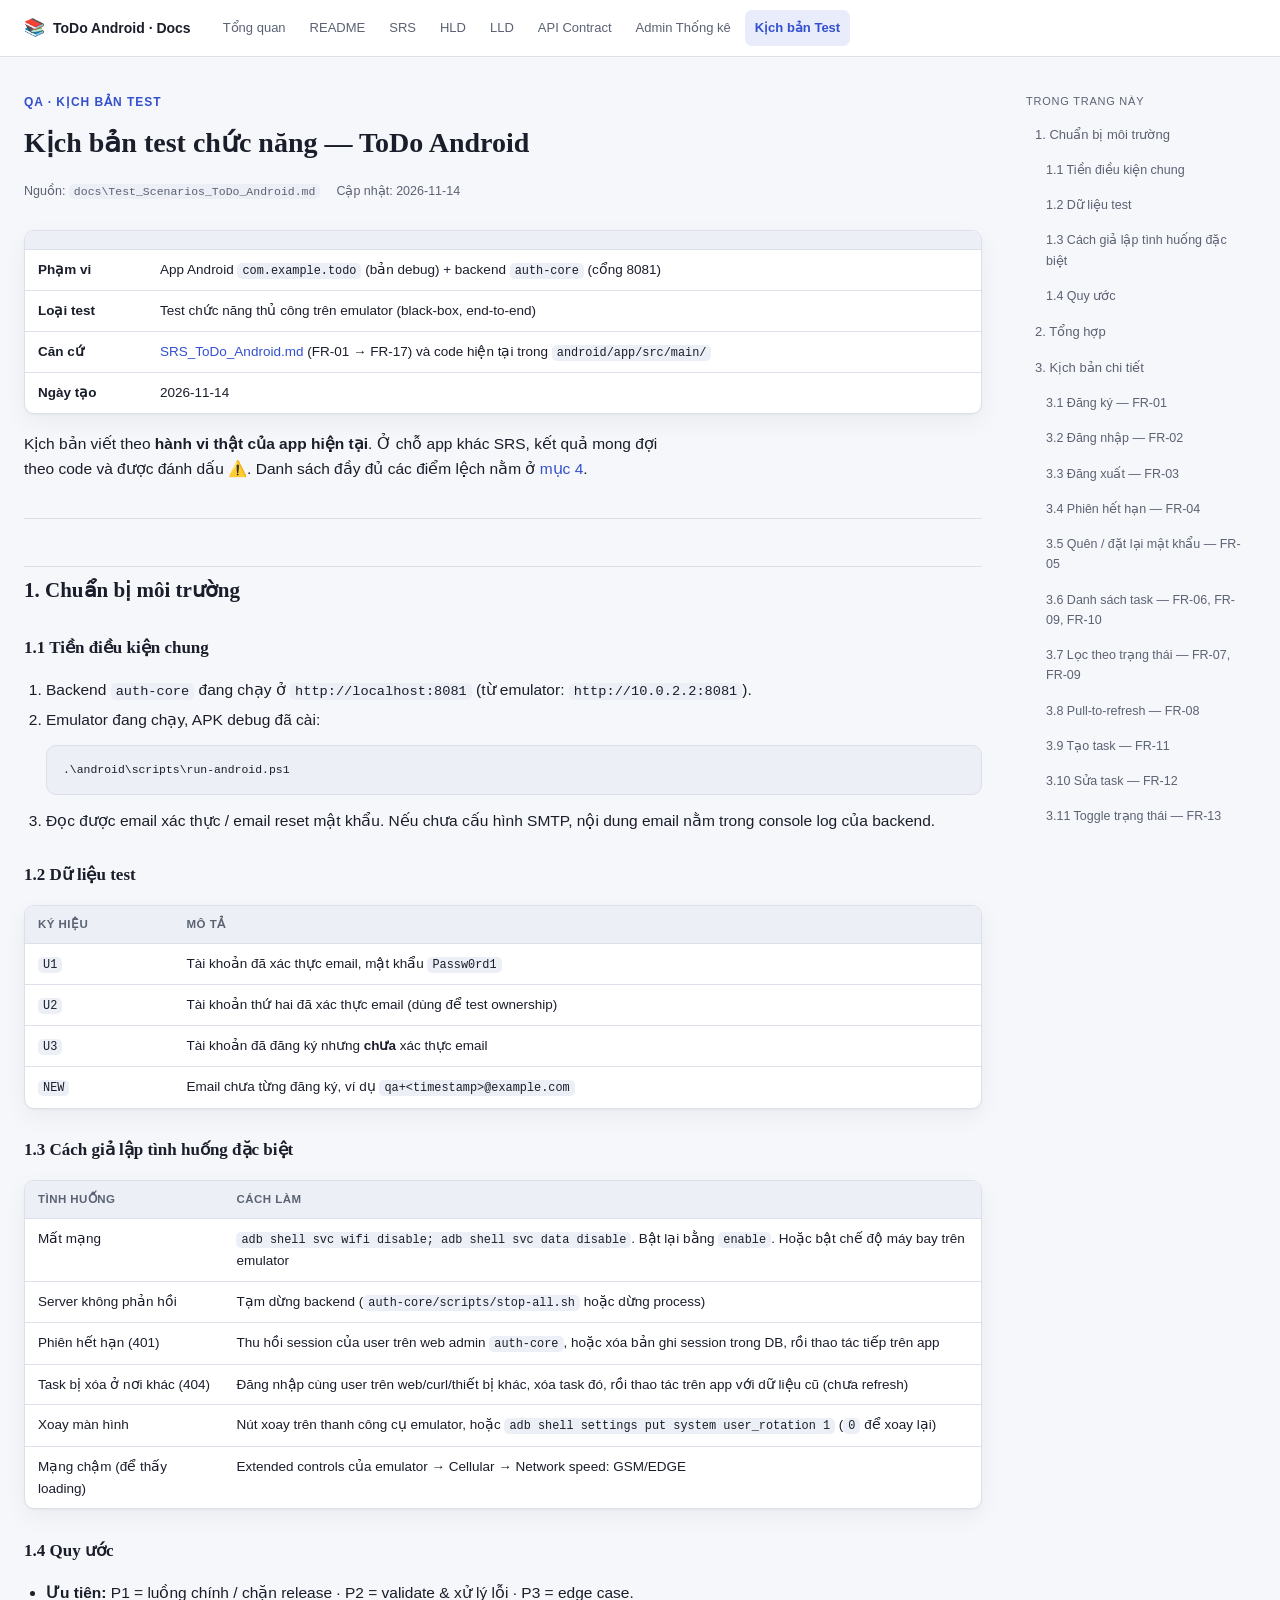
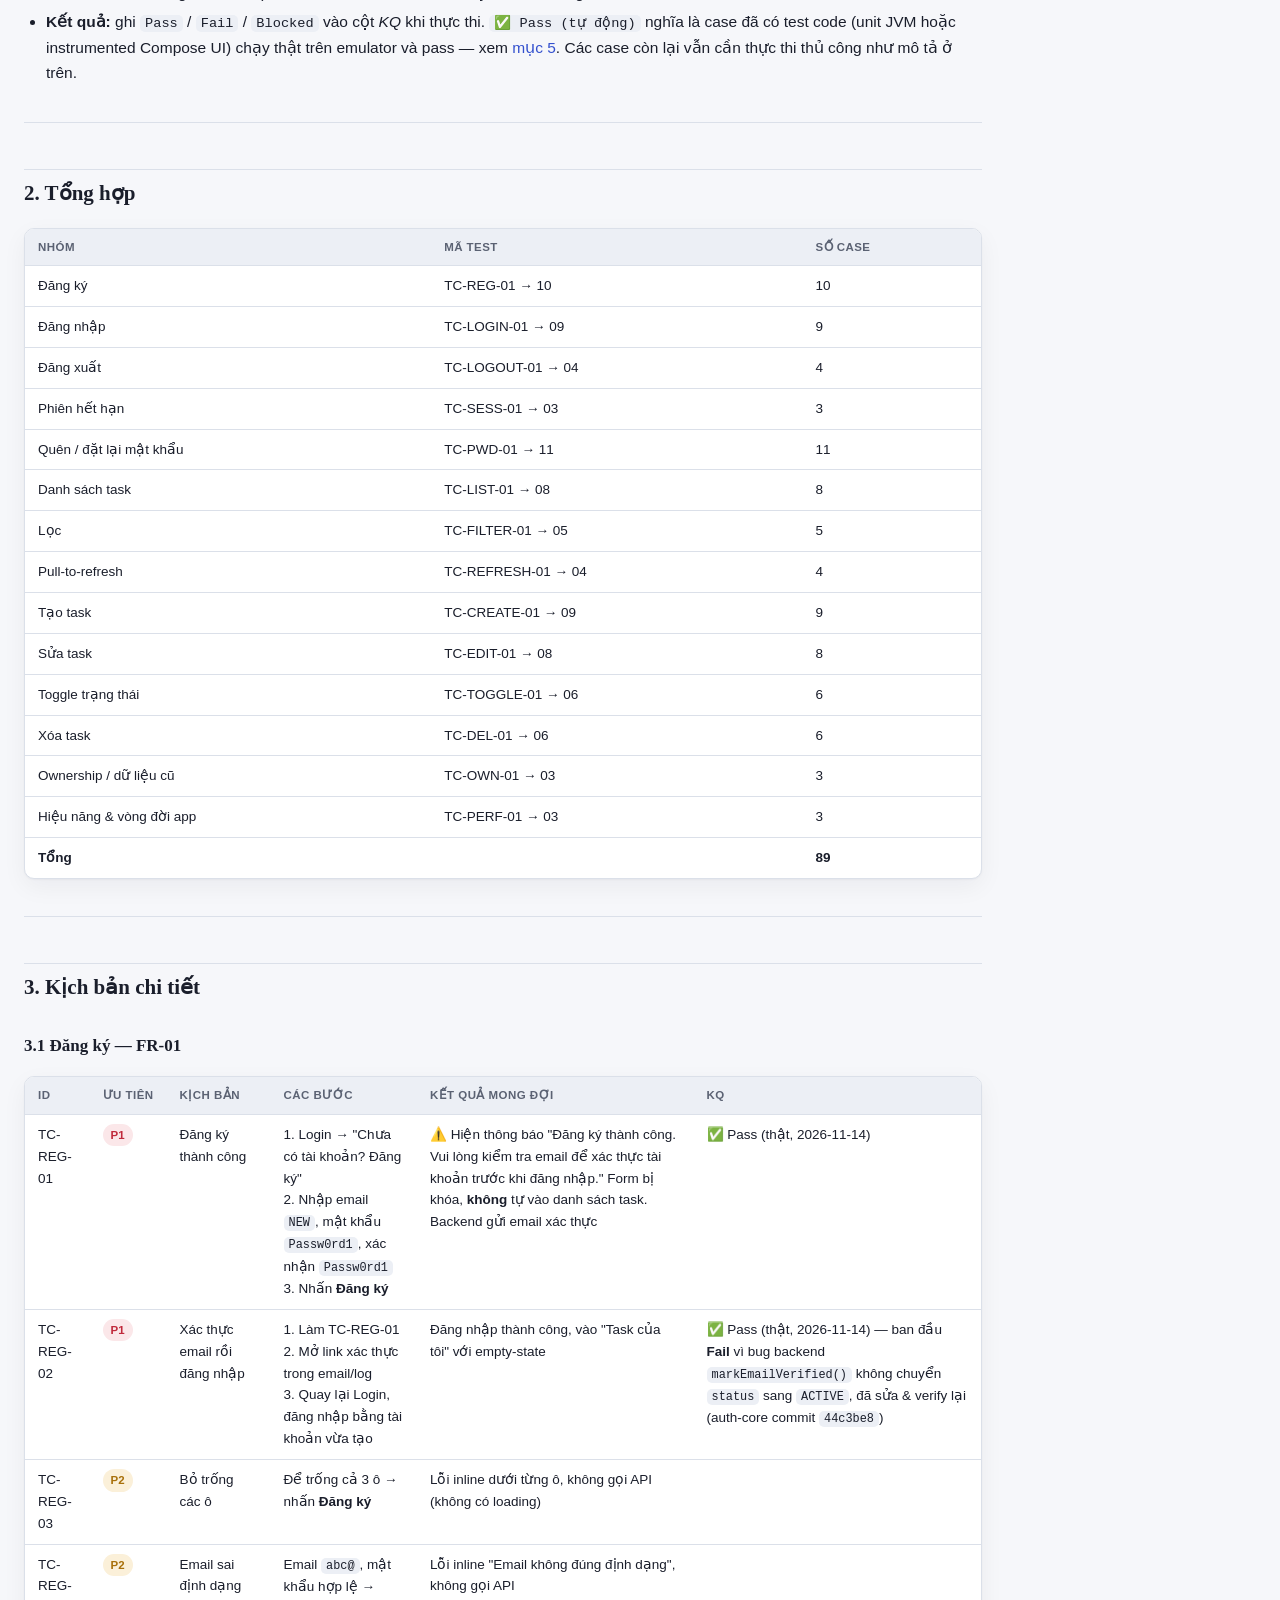
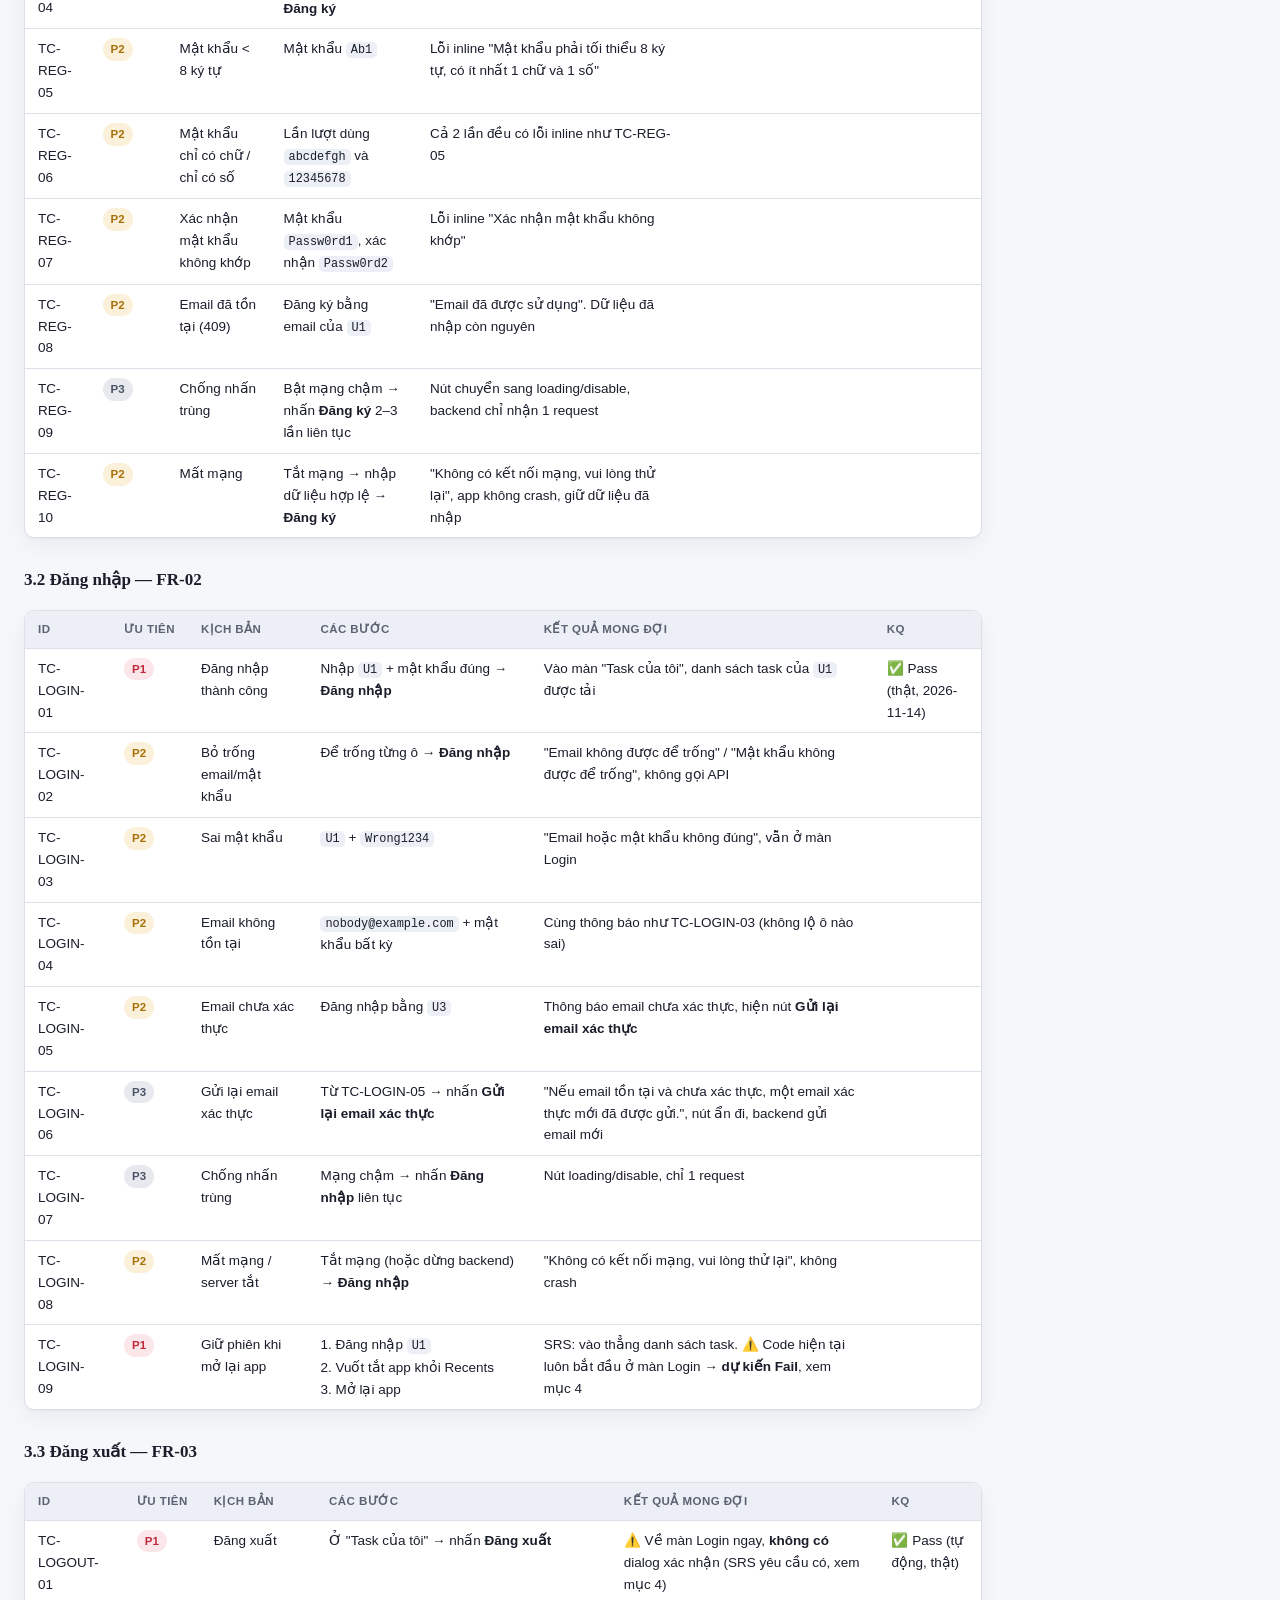
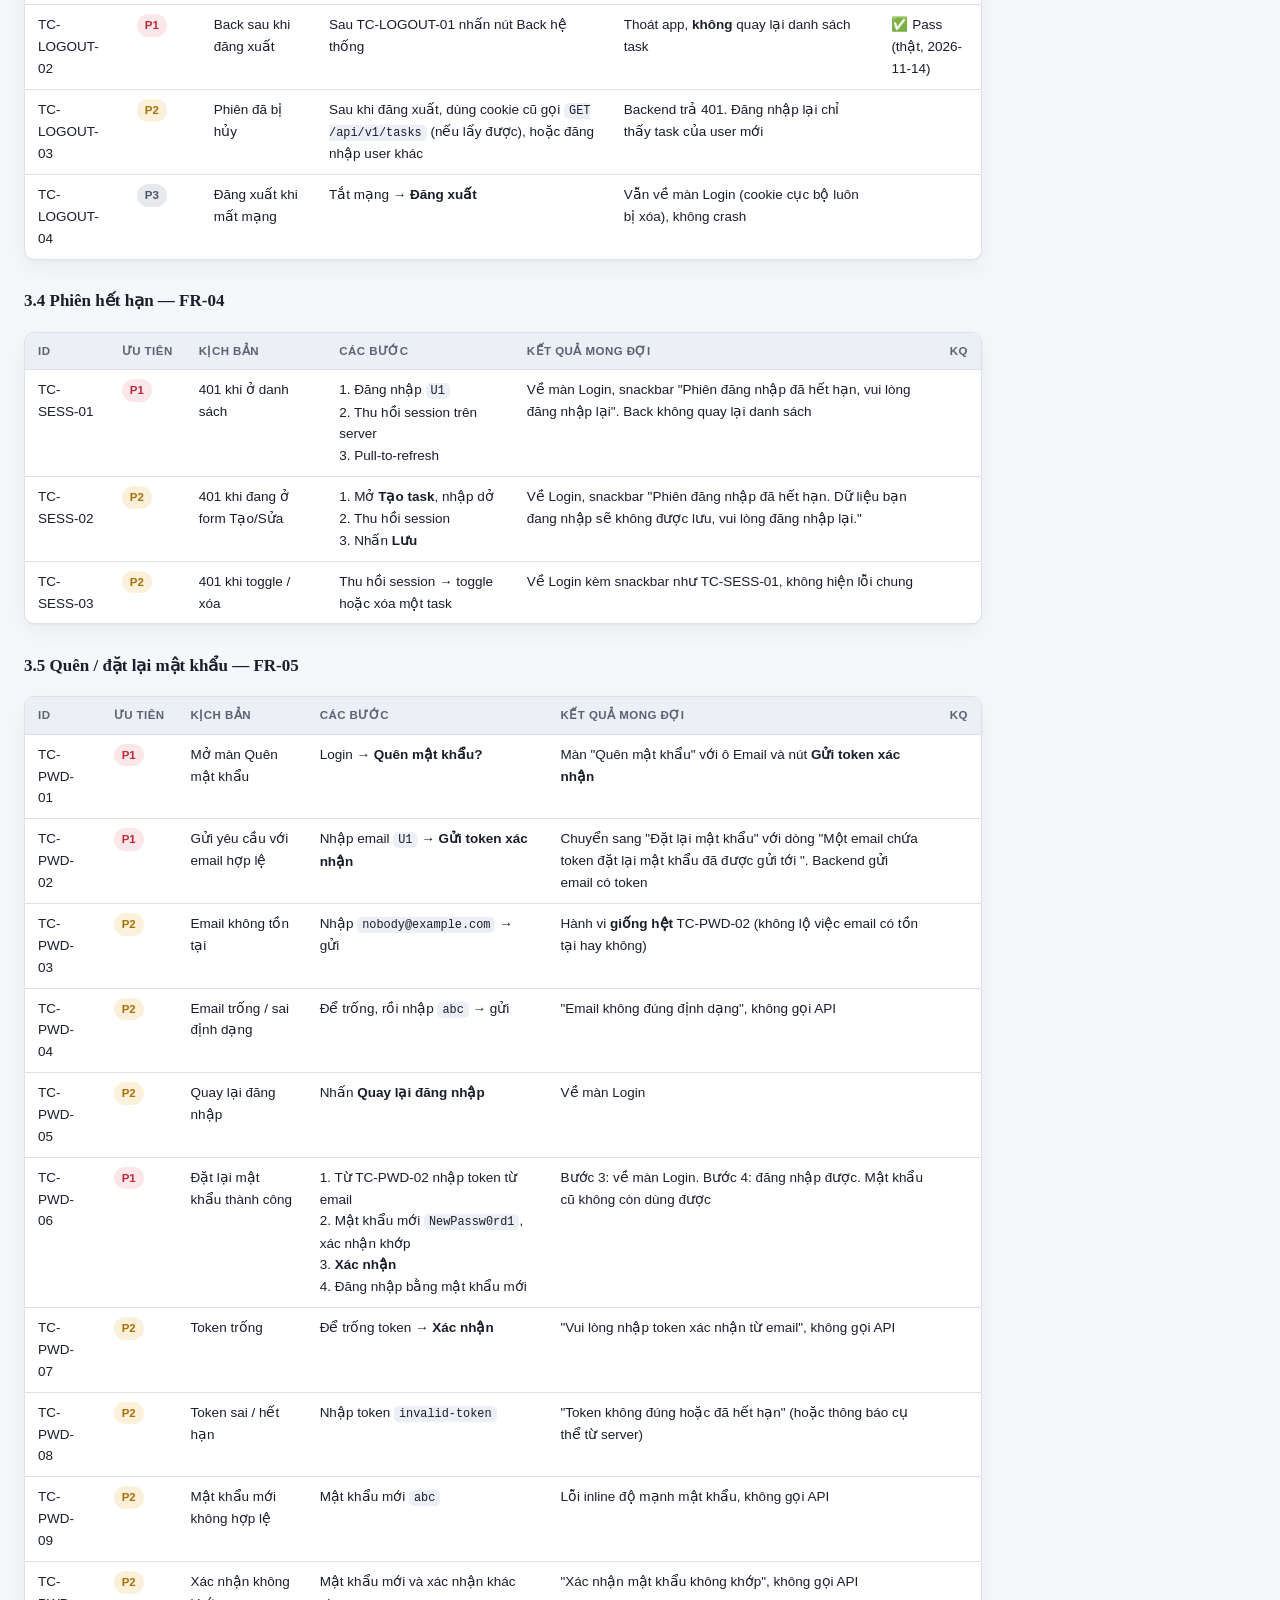
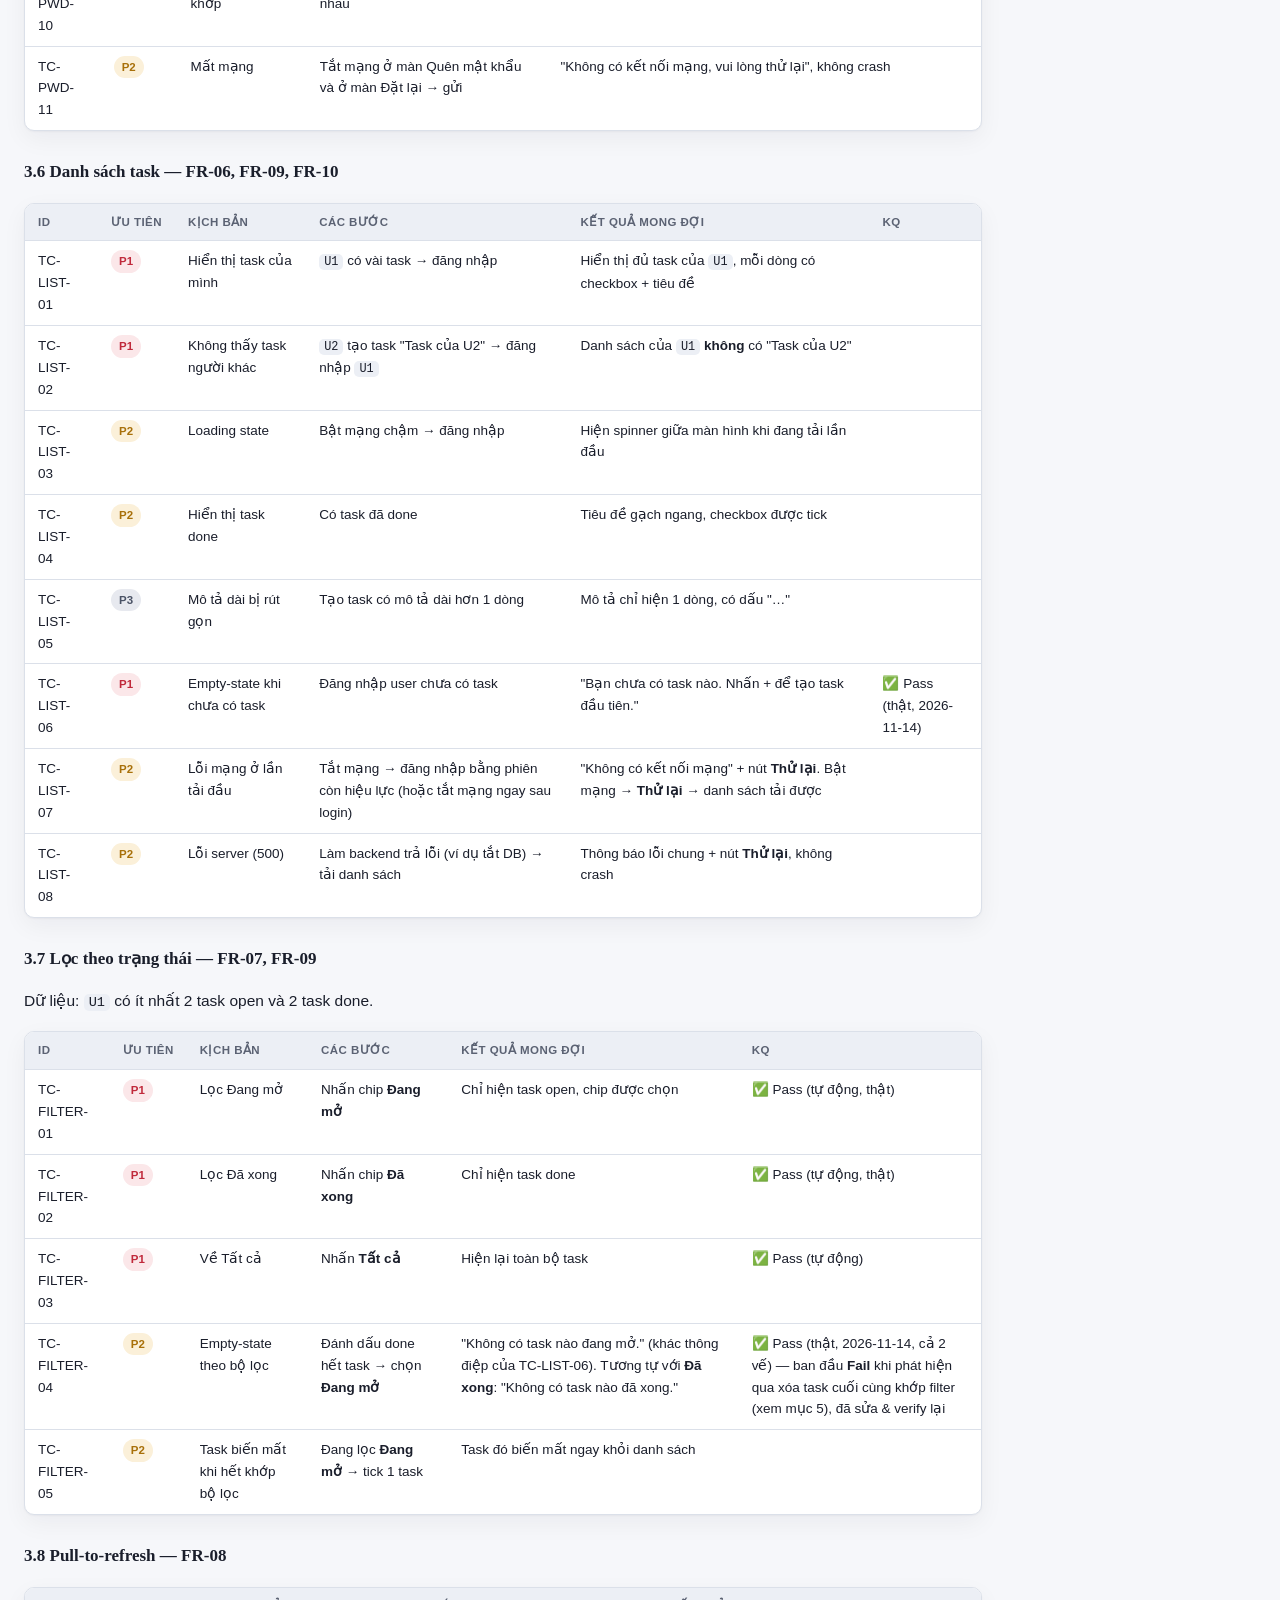
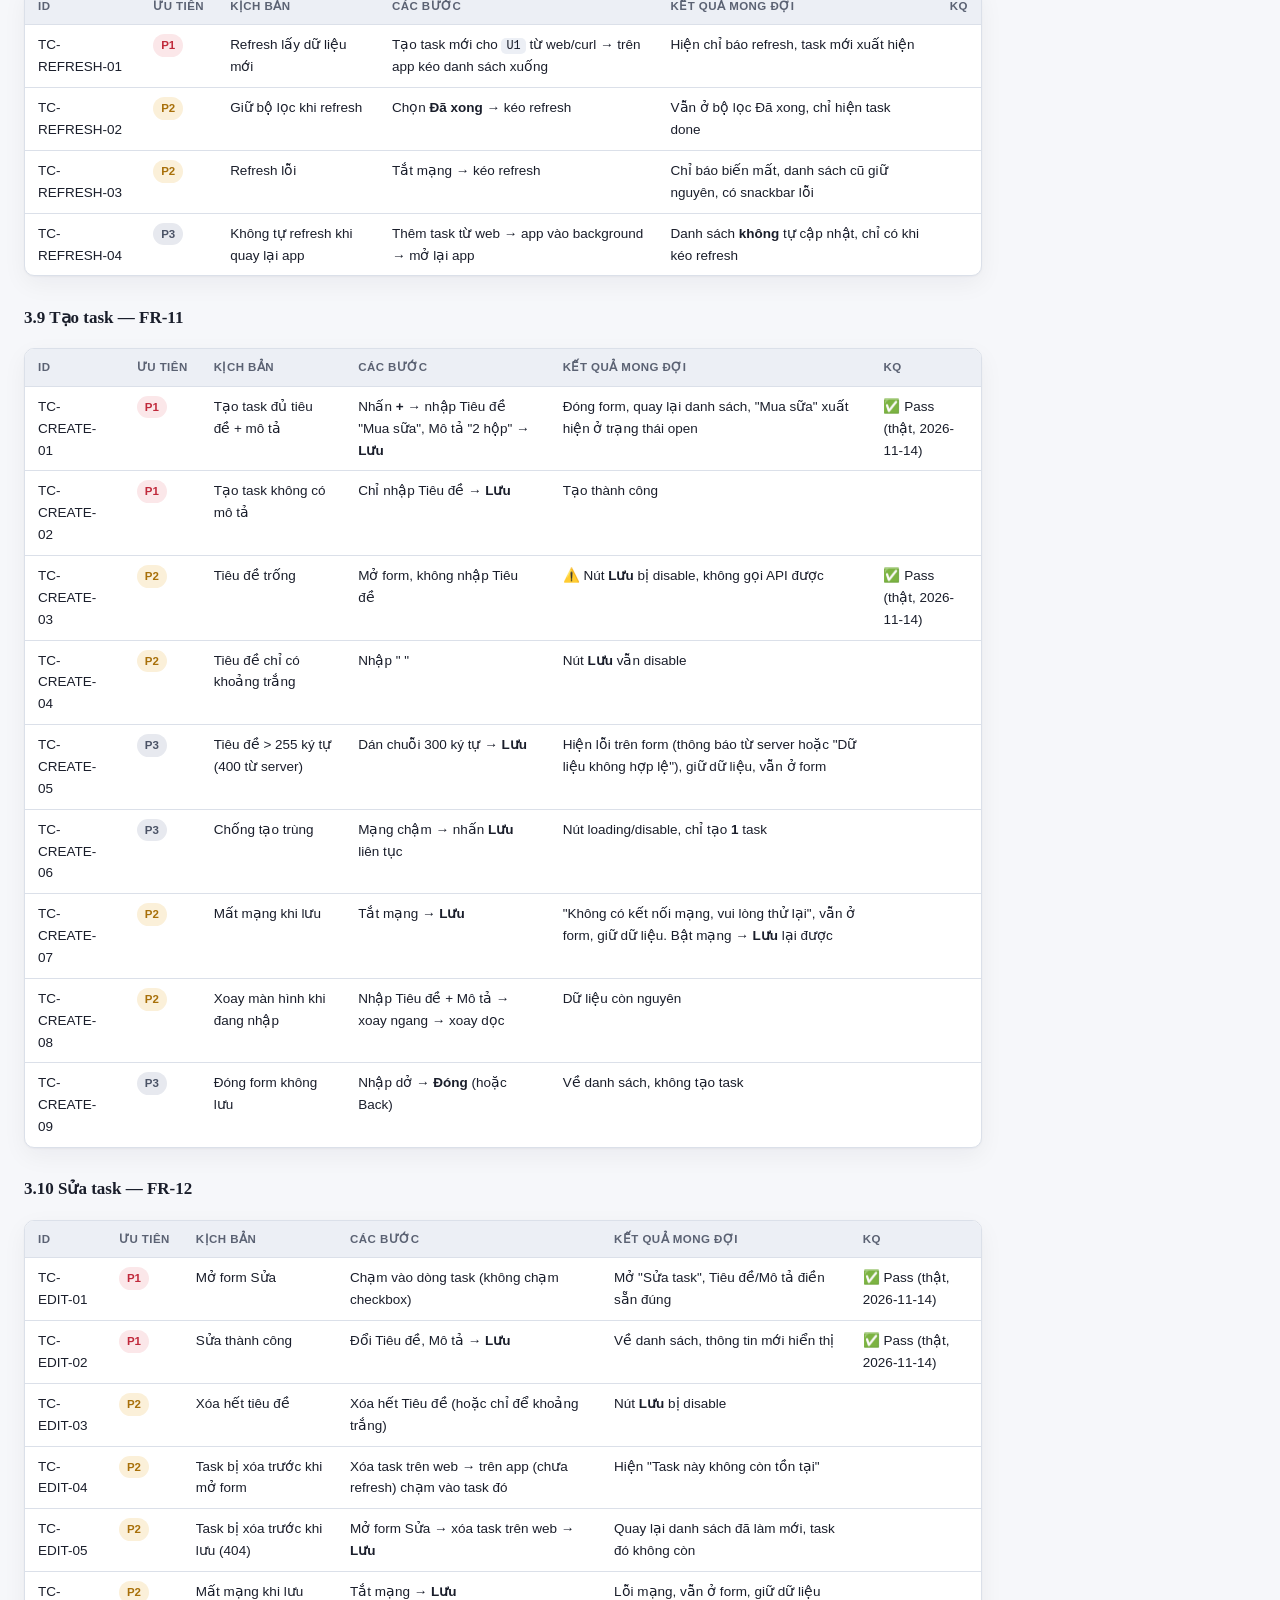
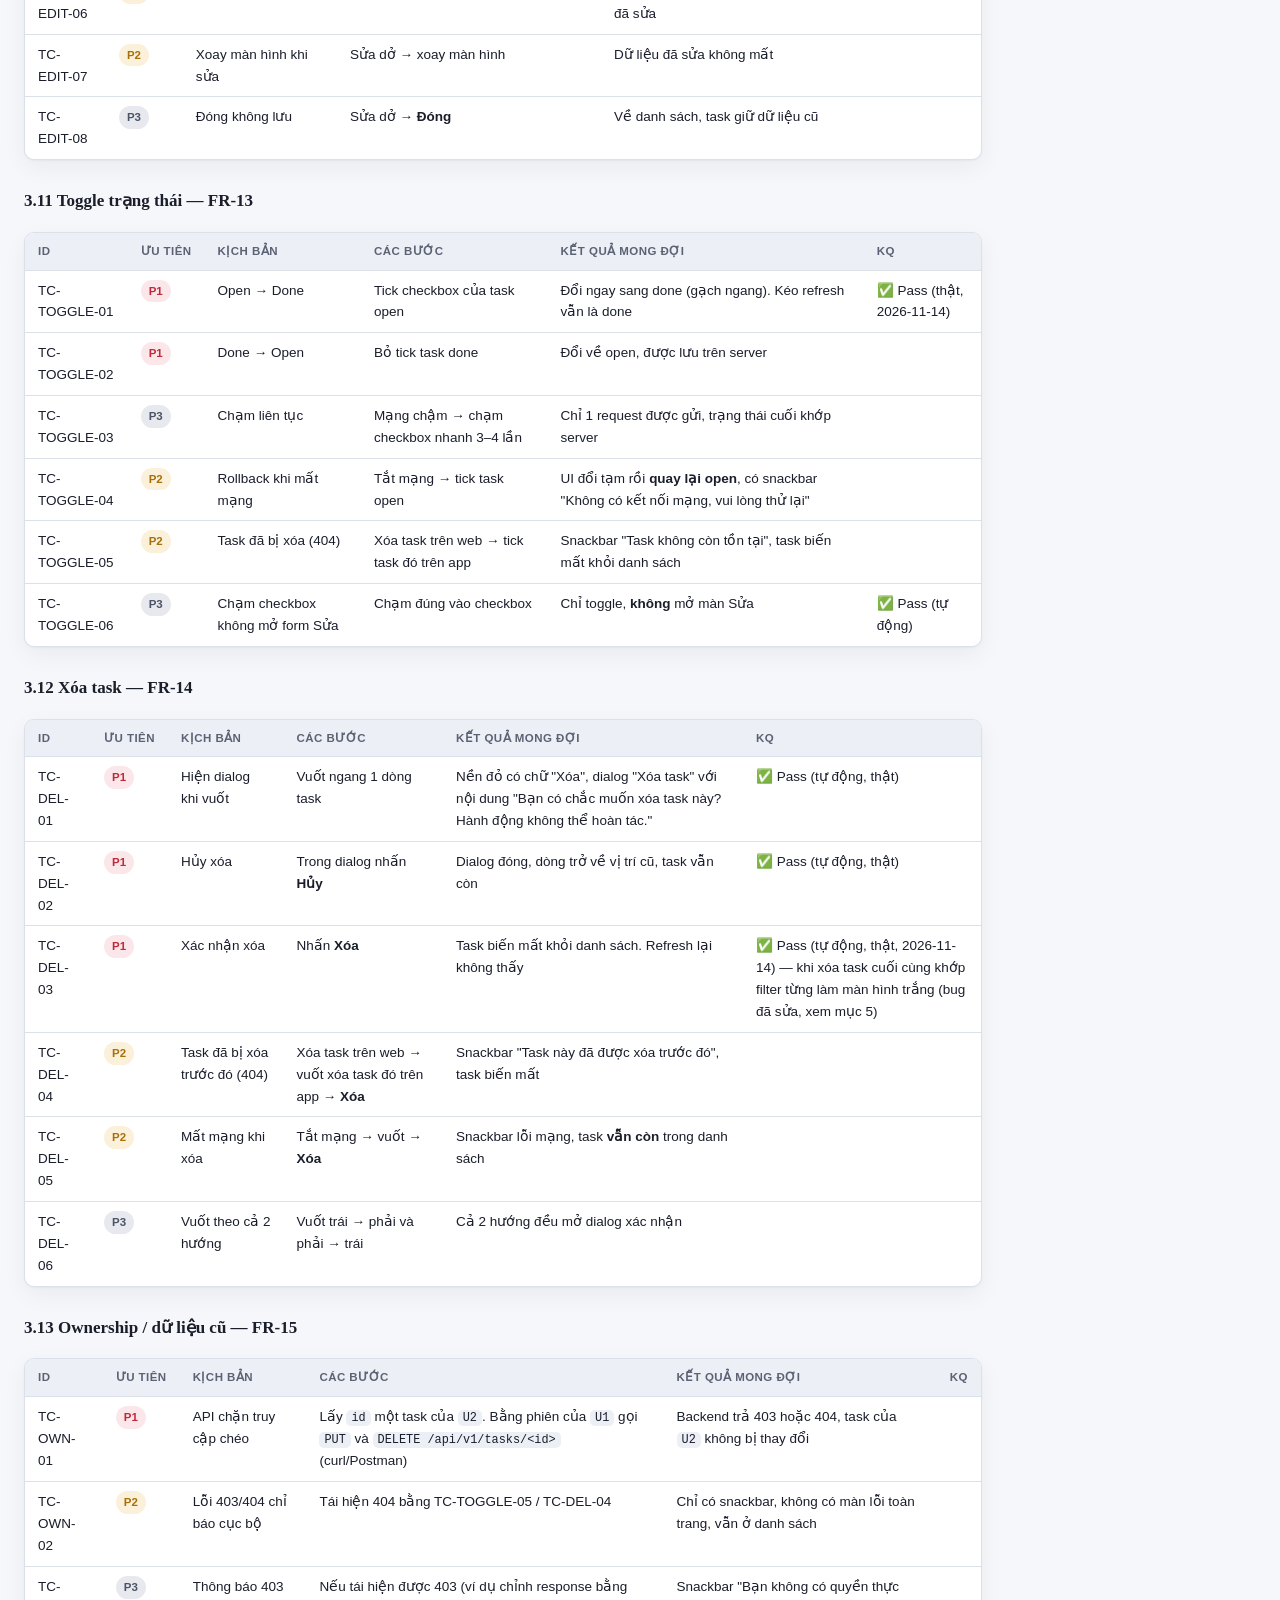
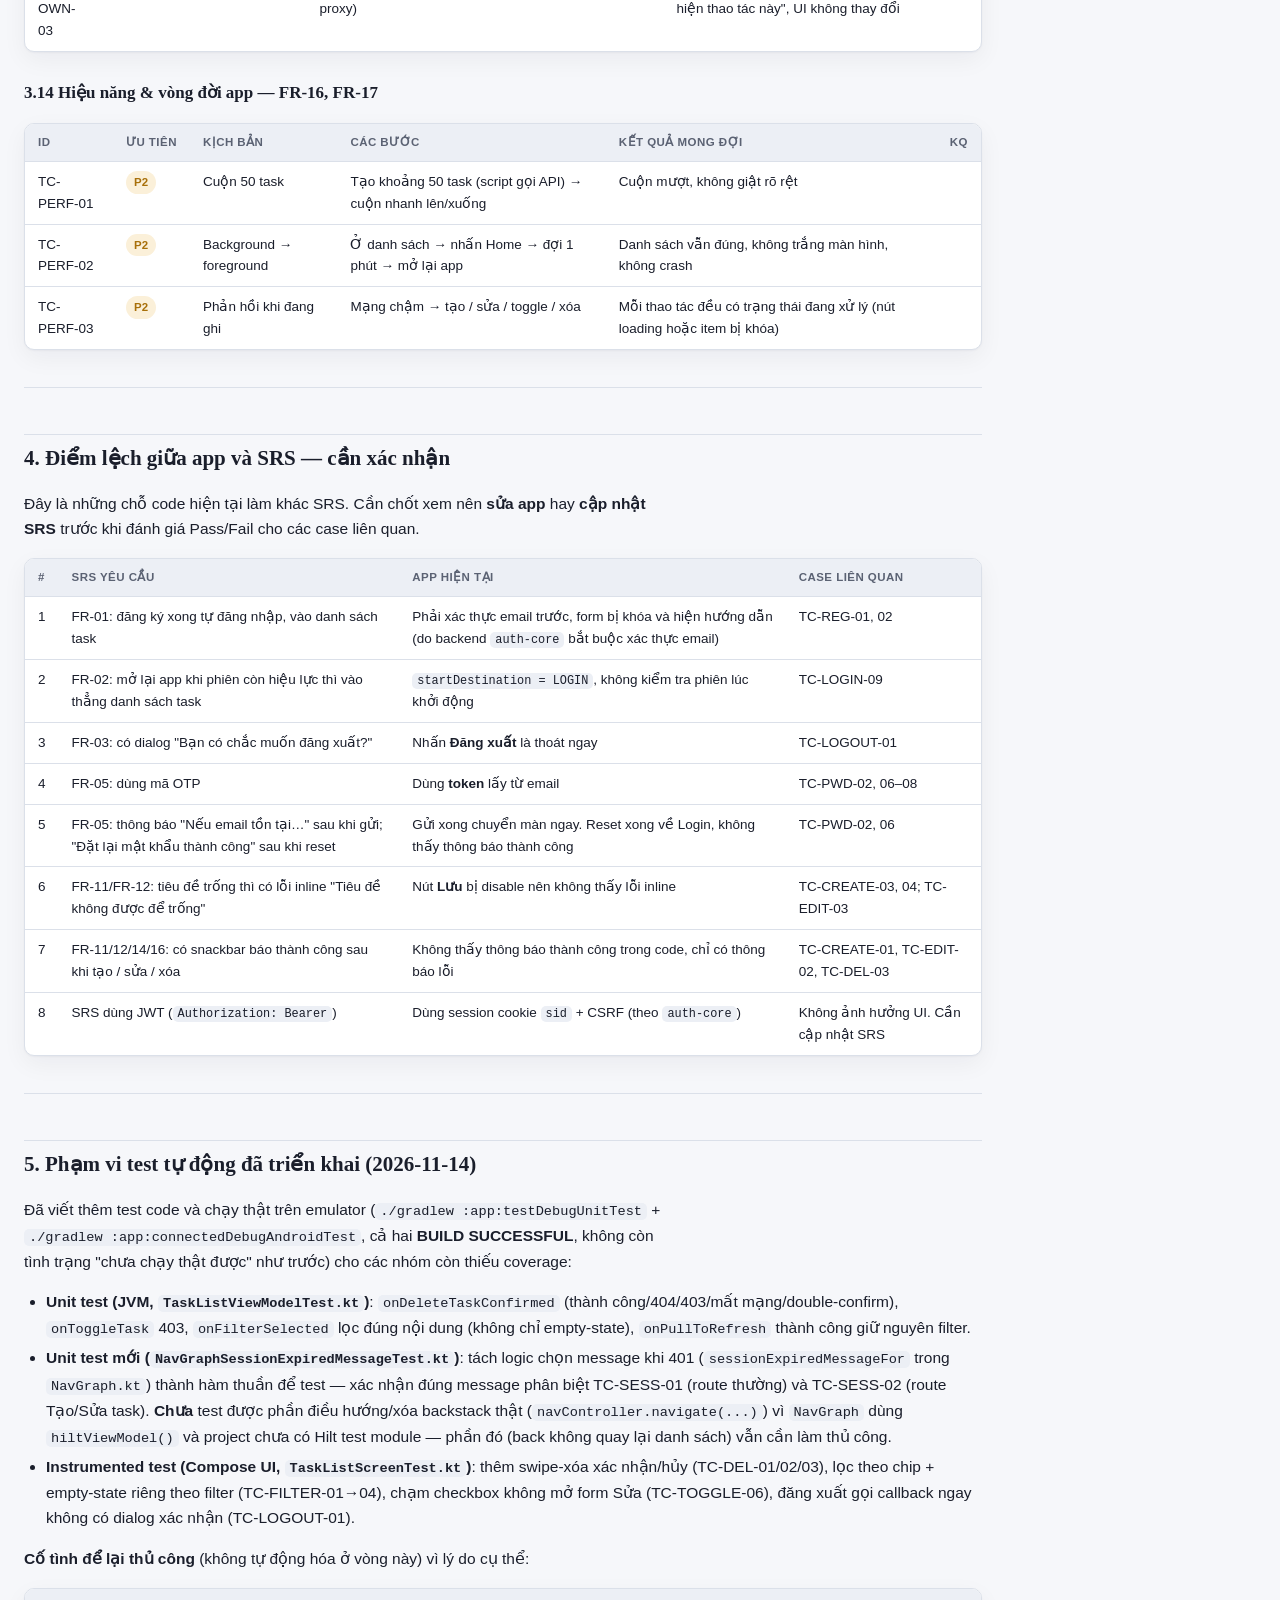
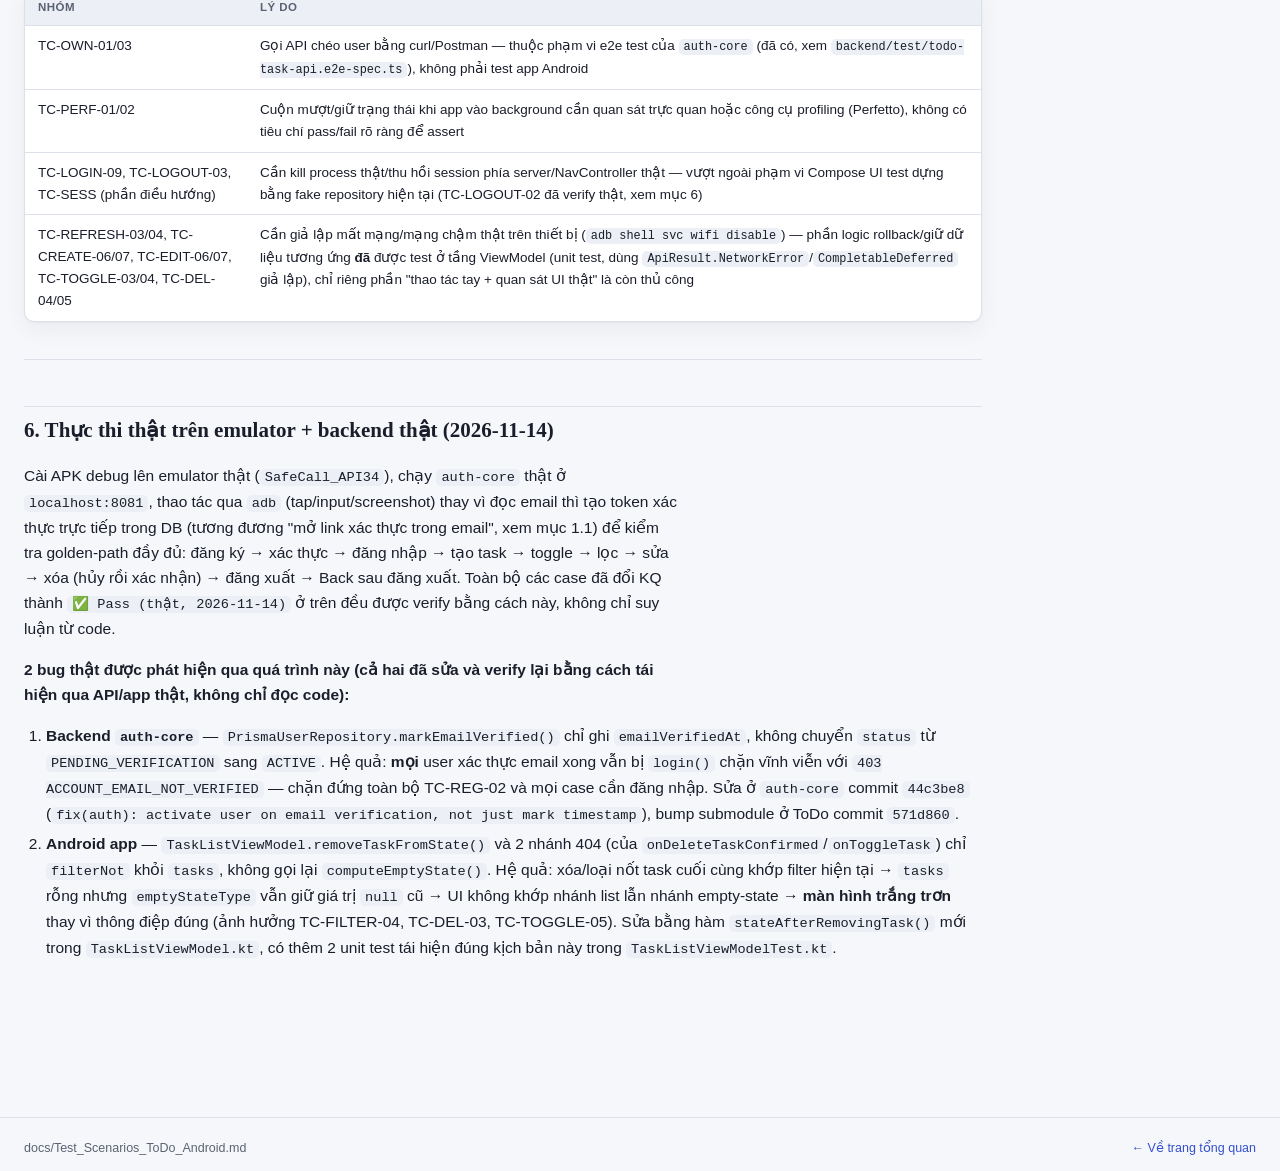
==== commit 3647a5e6: "fix: sửa empty-state trắng trơn khi xóa/loại task cuối cùng khớp filter Cái gì: - TaskListViewModel." ====
--- a/docs/html/test-scenarios.html
+++ b/docs/html/test-scenarios.html
@@ -138,7 +138,10 @@
 <h3 id="14-quy-ước">1.4 Quy ước</h3>
 <ul>
 <li><strong>Ưu tiên:</strong> P1 = luồng chính / chặn release · P2 = validate &amp; xử lý lỗi · P3 = edge case.</li>
-<li><strong>Kết quả:</strong> ghi <code>Pass</code> / <code>Fail</code> / <code>Blocked</code> vào cột <em>KQ</em> khi thực thi.</li>
+<li><strong>Kết quả:</strong> ghi <code>Pass</code> / <code>Fail</code> / <code>Blocked</code> vào cột <em>KQ</em> khi thực thi. <code>✅ Pass (tự động)</code> nghĩa là
+case đã có test code (unit JVM hoặc instrumented Compose UI) chạy thật trên emulator và pass —
+xem <a href="#5-ph%E1%BA%A1m-vi-test-t%E1%BB%B1-%C4%91%E1%BB%99ng-%C4%91%C3%A3-tri%E1%BB%83n-khai-2026-11-14">mục 5</a>. Các case còn lại vẫn cần thực thi
+thủ công như mô tả ở trên.</li>
 </ul>
 <hr />
 <h2 id="2-tổng-hợp">2. Tổng hợp</h2>
@@ -252,7 +255,7 @@
 <td>Đăng ký thành công</td>
 <td>1. Login → &quot;Chưa có tài khoản? Đăng ký&quot; <br>2. Nhập email <code>NEW</code>, mật khẩu <code>Passw0rd1</code>, xác nhận <code>Passw0rd1</code> <br>3. Nhấn <strong>Đăng ký</strong></td>
 <td>⚠️ Hiện thông báo &quot;Đăng ký thành công. Vui lòng kiểm tra email để xác thực tài khoản trước khi đăng nhập.&quot; Form bị khóa, <strong>không</strong> tự vào danh sách task. Backend gửi email xác thực</td>
-<td></td>
+<td>✅ Pass (thật, 2026-11-14)</td>
 </tr>
 <tr>
 <td>TC-REG-02</td>
@@ -260,7 +263,7 @@
 <td>Xác thực email rồi đăng nhập</td>
 <td>1. Làm TC-REG-01 <br>2. Mở link xác thực trong email/log <br>3. Quay lại Login, đăng nhập bằng tài khoản vừa tạo</td>
 <td>Đăng nhập thành công, vào &quot;Task của tôi&quot; với empty-state</td>
-<td></td>
+<td>✅ Pass (thật, 2026-11-14) — ban đầu <strong>Fail</strong> vì bug backend <code>markEmailVerified()</code> không chuyển <code>status</code> sang <code>ACTIVE</code>, đã sửa &amp; verify lại (auth-core commit <code>44c3be8</code>)</td>
 </tr>
 <tr>
 <td>TC-REG-03</td>
@@ -349,7 +352,7 @@
 <td>Đăng nhập thành công</td>
 <td>Nhập <code>U1</code> + mật khẩu đúng → <strong>Đăng nhập</strong></td>
 <td>Vào màn &quot;Task của tôi&quot;, danh sách task của <code>U1</code> được tải</td>
-<td></td>
+<td>✅ Pass (thật, 2026-11-14)</td>
 </tr>
 <tr>
 <td>TC-LOGIN-02</td>
@@ -438,7 +441,7 @@
 <td>Đăng xuất</td>
 <td>Ở &quot;Task của tôi&quot; → nhấn <strong>Đăng xuất</strong></td>
 <td>⚠️ Về màn Login ngay, <strong>không có</strong> dialog xác nhận (SRS yêu cầu có, xem mục 4)</td>
-<td></td>
+<td>✅ Pass (tự động, thật)</td>
 </tr>
 <tr>
 <td>TC-LOGOUT-02</td>
@@ -446,7 +449,7 @@
 <td>Back sau khi đăng xuất</td>
 <td>Sau TC-LOGOUT-01 nhấn nút Back hệ thống</td>
 <td>Thoát app, <strong>không</strong> quay lại danh sách task</td>
-<td></td>
+<td>✅ Pass (thật, 2026-11-14)</td>
 </tr>
 <tr>
 <td>TC-LOGOUT-03</td>
@@ -673,7 +676,7 @@
 <td>Empty-state khi chưa có task</td>
 <td>Đăng nhập user chưa có task</td>
 <td>&quot;Bạn chưa có task nào. Nhấn + để tạo task đầu tiên.&quot;</td>
-<td></td>
+<td>✅ Pass (thật, 2026-11-14)</td>
 </tr>
 <tr>
 <td>TC-LIST-07</td>
@@ -715,7 +718,7 @@
 <td>Lọc Đang mở</td>
 <td>Nhấn chip <strong>Đang mở</strong></td>
 <td>Chỉ hiện task open, chip được chọn</td>
-<td></td>
+<td>✅ Pass (tự động, thật)</td>
 </tr>
 <tr>
 <td>TC-FILTER-02</td>
@@ -723,7 +726,7 @@
 <td>Lọc Đã xong</td>
 <td>Nhấn chip <strong>Đã xong</strong></td>
 <td>Chỉ hiện task done</td>
-<td></td>
+<td>✅ Pass (tự động, thật)</td>
 </tr>
 <tr>
 <td>TC-FILTER-03</td>
@@ -731,7 +734,7 @@
 <td>Về Tất cả</td>
 <td>Nhấn <strong>Tất cả</strong></td>
 <td>Hiện lại toàn bộ task</td>
-<td></td>
+<td>✅ Pass (tự động)</td>
 </tr>
 <tr>
 <td>TC-FILTER-04</td>
@@ -739,7 +742,7 @@
 <td>Empty-state theo bộ lọc</td>
 <td>Đánh dấu done hết task → chọn <strong>Đang mở</strong></td>
 <td>&quot;Không có task nào đang mở.&quot; (khác thông điệp của TC-LIST-06). Tương tự với <strong>Đã xong</strong>: &quot;Không có task nào đã xong.&quot;</td>
-<td></td>
+<td>✅ Pass (thật, 2026-11-14, cả 2 vế) — ban đầu <strong>Fail</strong> khi phát hiện qua xóa task cuối cùng khớp filter (xem mục 5), đã sửa &amp; verify lại</td>
 </tr>
 <tr>
 <td>TC-FILTER-05</td>
@@ -821,7 +824,7 @@
 <td>Tạo task đủ tiêu đề + mô tả</td>
 <td>Nhấn <strong>+</strong> → nhập Tiêu đề &quot;Mua sữa&quot;, Mô tả &quot;2 hộp&quot; → <strong>Lưu</strong></td>
 <td>Đóng form, quay lại danh sách, &quot;Mua sữa&quot; xuất hiện ở trạng thái open</td>
-<td></td>
+<td>✅ Pass (thật, 2026-11-14)</td>
 </tr>
 <tr>
 <td>TC-CREATE-02</td>
@@ -837,7 +840,7 @@
 <td>Tiêu đề trống</td>
 <td>Mở form, không nhập Tiêu đề</td>
 <td>⚠️ Nút <strong>Lưu</strong> bị disable, không gọi API được</td>
-<td></td>
+<td>✅ Pass (thật, 2026-11-14)</td>
 </tr>
 <tr>
 <td>TC-CREATE-04</td>
@@ -910,7 +913,7 @@
 <td>Mở form Sửa</td>
 <td>Chạm vào dòng task (không chạm checkbox)</td>
 <td>Mở &quot;Sửa task&quot;, Tiêu đề/Mô tả điền sẵn đúng</td>
-<td></td>
+<td>✅ Pass (thật, 2026-11-14)</td>
 </tr>
 <tr>
 <td>TC-EDIT-02</td>
@@ -918,7 +921,7 @@
 <td>Sửa thành công</td>
 <td>Đổi Tiêu đề, Mô tả → <strong>Lưu</strong></td>
 <td>Về danh sách, thông tin mới hiển thị</td>
-<td></td>
+<td>✅ Pass (thật, 2026-11-14)</td>
 </tr>
 <tr>
 <td>TC-EDIT-03</td>
@@ -991,7 +994,7 @@
 <td>Open → Done</td>
 <td>Tick checkbox của task open</td>
 <td>Đổi ngay sang done (gạch ngang). Kéo refresh vẫn là done</td>
-<td></td>
+<td>✅ Pass (thật, 2026-11-14)</td>
 </tr>
 <tr>
 <td>TC-TOGGLE-02</td>
@@ -1031,7 +1034,7 @@
 <td>Chạm checkbox không mở form Sửa</td>
 <td>Chạm đúng vào checkbox</td>
 <td>Chỉ toggle, <strong>không</strong> mở màn Sửa</td>
-<td></td>
+<td>✅ Pass (tự động)</td>
 </tr>
 </tbody>
 </table>
@@ -1056,7 +1059,7 @@
 <td>Hiện dialog khi vuốt</td>
 <td>Vuốt ngang 1 dòng task</td>
 <td>Nền đỏ có chữ &quot;Xóa&quot;, dialog &quot;Xóa task&quot; với nội dung &quot;Bạn có chắc muốn xóa task này? Hành động không thể hoàn tác.&quot;</td>
-<td></td>
+<td>✅ Pass (tự động, thật)</td>
 </tr>
 <tr>
 <td>TC-DEL-02</td>
@@ -1064,7 +1067,7 @@
 <td>Hủy xóa</td>
 <td>Trong dialog nhấn <strong>Hủy</strong></td>
 <td>Dialog đóng, dòng trở về vị trí cũ, task vẫn còn</td>
-<td></td>
+<td>✅ Pass (tự động, thật)</td>
 </tr>
 <tr>
 <td>TC-DEL-03</td>
@@ -1072,7 +1075,7 @@
 <td>Xác nhận xóa</td>
 <td>Nhấn <strong>Xóa</strong></td>
 <td>Task biến mất khỏi danh sách. Refresh lại không thấy</td>
-<td></td>
+<td>✅ Pass (tự động, thật, 2026-11-14) — khi xóa task cuối cùng khớp filter từng làm màn hình trắng (bug đã sửa, xem mục 5)</td>
 </tr>
 <tr>
 <td>TC-DEL-04</td>
@@ -1248,6 +1251,80 @@
 </tbody>
 </table>
 </div>
+<hr />
+<h2 id="5-phạm-vi-test-tự-động-đã-triển-khai-2026-11-14">5. Phạm vi test tự động đã triển khai (2026-11-14)</h2>
+<p>Đã viết thêm test code và chạy thật trên emulator (<code>./gradlew :app:testDebugUnitTest</code> +
+<code>./gradlew :app:connectedDebugAndroidTest</code>, cả hai <strong>BUILD SUCCESSFUL</strong>, không còn tình trạng
+&quot;chưa chạy thật được&quot; như trước) cho các nhóm còn thiếu coverage:</p>
+<ul>
+<li><strong>Unit test (JVM, <code>TaskListViewModelTest.kt</code>)</strong>: <code>onDeleteTaskConfirmed</code> (thành công/404/403/mất
+mạng/double-confirm), <code>onToggleTask</code> 403, <code>onFilterSelected</code> lọc đúng nội dung (không chỉ
+empty-state), <code>onPullToRefresh</code> thành công giữ nguyên filter.</li>
+<li><strong>Unit test mới (<code>NavGraphSessionExpiredMessageTest.kt</code>)</strong>: tách logic chọn message khi 401
+(<code>sessionExpiredMessageFor</code> trong <code>NavGraph.kt</code>) thành hàm thuần để test — xác nhận đúng message
+phân biệt TC-SESS-01 (route thường) và TC-SESS-02 (route Tạo/Sửa task). <strong>Chưa</strong> test được phần
+điều hướng/xóa backstack thật (<code>navController.navigate(...)</code>) vì <code>NavGraph</code> dùng <code>hiltViewModel()</code>
+và project chưa có Hilt test module — phần đó (back không quay lại danh sách) vẫn cần làm thủ công.</li>
+<li><strong>Instrumented test (Compose UI, <code>TaskListScreenTest.kt</code>)</strong>: thêm swipe-xóa xác nhận/hủy
+(TC-DEL-01/02/03), lọc theo chip + empty-state riêng theo filter (TC-FILTER-01→04), chạm checkbox
+không mở form Sửa (TC-TOGGLE-06), đăng xuất gọi callback ngay không có dialog xác nhận
+(TC-LOGOUT-01).</li>
+</ul>
+<p><strong>Cố tình để lại thủ công</strong> (không tự động hóa ở vòng này) vì lý do cụ thể:</p>
+<div class="table-wrap">
+<table>
+<thead>
+<tr>
+<th>Nhóm</th>
+<th>Lý do</th>
+</tr>
+</thead>
+<tbody>
+<tr>
+<td>TC-OWN-01/03</td>
+<td>Gọi API chéo user bằng curl/Postman — thuộc phạm vi e2e test của <code>auth-core</code> (đã có, xem <code>backend/test/todo-task-api.e2e-spec.ts</code>), không phải test app Android</td>
+</tr>
+<tr>
+<td>TC-PERF-01/02</td>
+<td>Cuộn mượt/giữ trạng thái khi app vào background cần quan sát trực quan hoặc công cụ profiling (Perfetto), không có tiêu chí pass/fail rõ ràng để assert</td>
+</tr>
+<tr>
+<td>TC-LOGIN-09, TC-LOGOUT-03, TC-SESS (phần điều hướng)</td>
+<td>Cần kill process thật/thu hồi session phía server/NavController thật — vượt ngoài phạm vi Compose UI test dựng bằng fake repository hiện tại (TC-LOGOUT-02 đã verify thật, xem mục 6)</td>
+</tr>
+<tr>
+<td>TC-REFRESH-03/04, TC-CREATE-06/07, TC-EDIT-06/07, TC-TOGGLE-03/04, TC-DEL-04/05</td>
+<td>Cần giả lập mất mạng/mạng chậm thật trên thiết bị (<code>adb shell svc wifi disable</code>) — phần logic rollback/giữ dữ liệu tương ứng <strong>đã</strong> được test ở tầng ViewModel (unit test, dùng <code>ApiResult.NetworkError</code>/<code>CompletableDeferred</code> giả lập), chỉ riêng phần &quot;thao tác tay + quan sát UI thật&quot; là còn thủ công</td>
+</tr>
+</tbody>
+</table>
+</div>
+<hr />
+<h2 id="6-thực-thi-thật-trên-emulator-backend-thật-2026-11-14">6. Thực thi thật trên emulator + backend thật (2026-11-14)</h2>
+<p>Cài APK debug lên emulator thật (<code>SafeCall_API34</code>), chạy <code>auth-core</code> thật ở <code>localhost:8081</code>,
+thao tác qua <code>adb</code> (tap/input/screenshot) thay vì đọc email thì tạo token xác thực trực tiếp trong
+DB (tương đương &quot;mở link xác thực trong email&quot;, xem mục 1.1) để kiểm tra golden-path đầy đủ:
+đăng ký → xác thực → đăng nhập → tạo task → toggle → lọc → sửa → xóa (hủy rồi xác nhận) → đăng xuất
+→ Back sau đăng xuất. Toàn bộ các case đã đổi KQ thành <code>✅ Pass (thật, 2026-11-14)</code> ở trên đều được
+verify bằng cách này, không chỉ suy luận từ code.</p>
+<p><strong>2 bug thật được phát hiện qua quá trình này (cả hai đã sửa và verify lại bằng cách tái hiện qua
+API/app thật, không chỉ đọc code):</strong></p>
+<ol>
+<li><strong>Backend <code>auth-core</code></strong> — <code>PrismaUserRepository.markEmailVerified()</code> chỉ ghi <code>emailVerifiedAt</code>,
+không chuyển <code>status</code> từ <code>PENDING_VERIFICATION</code> sang <code>ACTIVE</code>. Hệ quả: <strong>mọi</strong> user xác thực
+email xong vẫn bị <code>login()</code> chặn vĩnh viễn với <code>403 ACCOUNT_EMAIL_NOT_VERIFIED</code> — chặn đứng toàn
+bộ TC-REG-02 và mọi case cần đăng nhập. Sửa ở <code>auth-core</code> commit <code>44c3be8</code>
+(<code>fix(auth): activate user on email verification, not just mark timestamp</code>), bump submodule ở
+ToDo commit <code>571d860</code>.</li>
+<li><strong>Android app</strong> — <code>TaskListViewModel.removeTaskFromState()</code> và 2 nhánh 404 (của
+<code>onDeleteTaskConfirmed</code>/<code>onToggleTask</code>) chỉ <code>filterNot</code> khỏi <code>tasks</code>, không gọi lại
+<code>computeEmptyState()</code>. Hệ quả: xóa/loại nốt task cuối cùng khớp filter hiện tại → <code>tasks</code> rỗng
+nhưng <code>emptyStateType</code> vẫn giữ giá trị <code>null</code> cũ → UI không khớp nhánh list lẫn nhánh
+empty-state → <strong>màn hình trắng trơn</strong> thay vì thông điệp đúng (ảnh hưởng TC-FILTER-04,
+TC-DEL-03, TC-TOGGLE-05). Sửa bằng hàm <code>stateAfterRemovingTask()</code> mới trong
+<code>TaskListViewModel.kt</code>, có thêm 2 unit test tái hiện đúng kịch bản này trong
+<code>TaskListViewModelTest.kt</code>.</li>
+</ol>
 
   </article>
   <nav class="page-toc">
@@ -1275,6 +1352,8 @@
       <li class="lvl3"><a href="#313-ownership-dữ-liệu-cũ-fr-15">3.13 Ownership / dữ liệu cũ — FR-15</a></li>
       <li class="lvl3"><a href="#314-hiệu-năng-vòng-đời-app-fr-16-fr-17">3.14 Hiệu năng &amp;amp; vòng đời app — FR-16, FR-17</a></li>
       <li><a href="#4-điểm-lệch-giữa-app-và-srs-cần-xác-nhận">4. Điểm lệch giữa app và SRS — cần xác nhận</a></li>
+      <li><a href="#5-phạm-vi-test-tự-động-đã-triển-khai-2026-11-14">5. Phạm vi test tự động đã triển khai (2026-11-14)</a></li>
+      <li><a href="#6-thực-thi-thật-trên-emulator-backend-thật-2026-11-14">6. Thực thi thật trên emulator + backend thật (2026-11-14)</a></li>
     </ol>
   </nav>
 </div>
